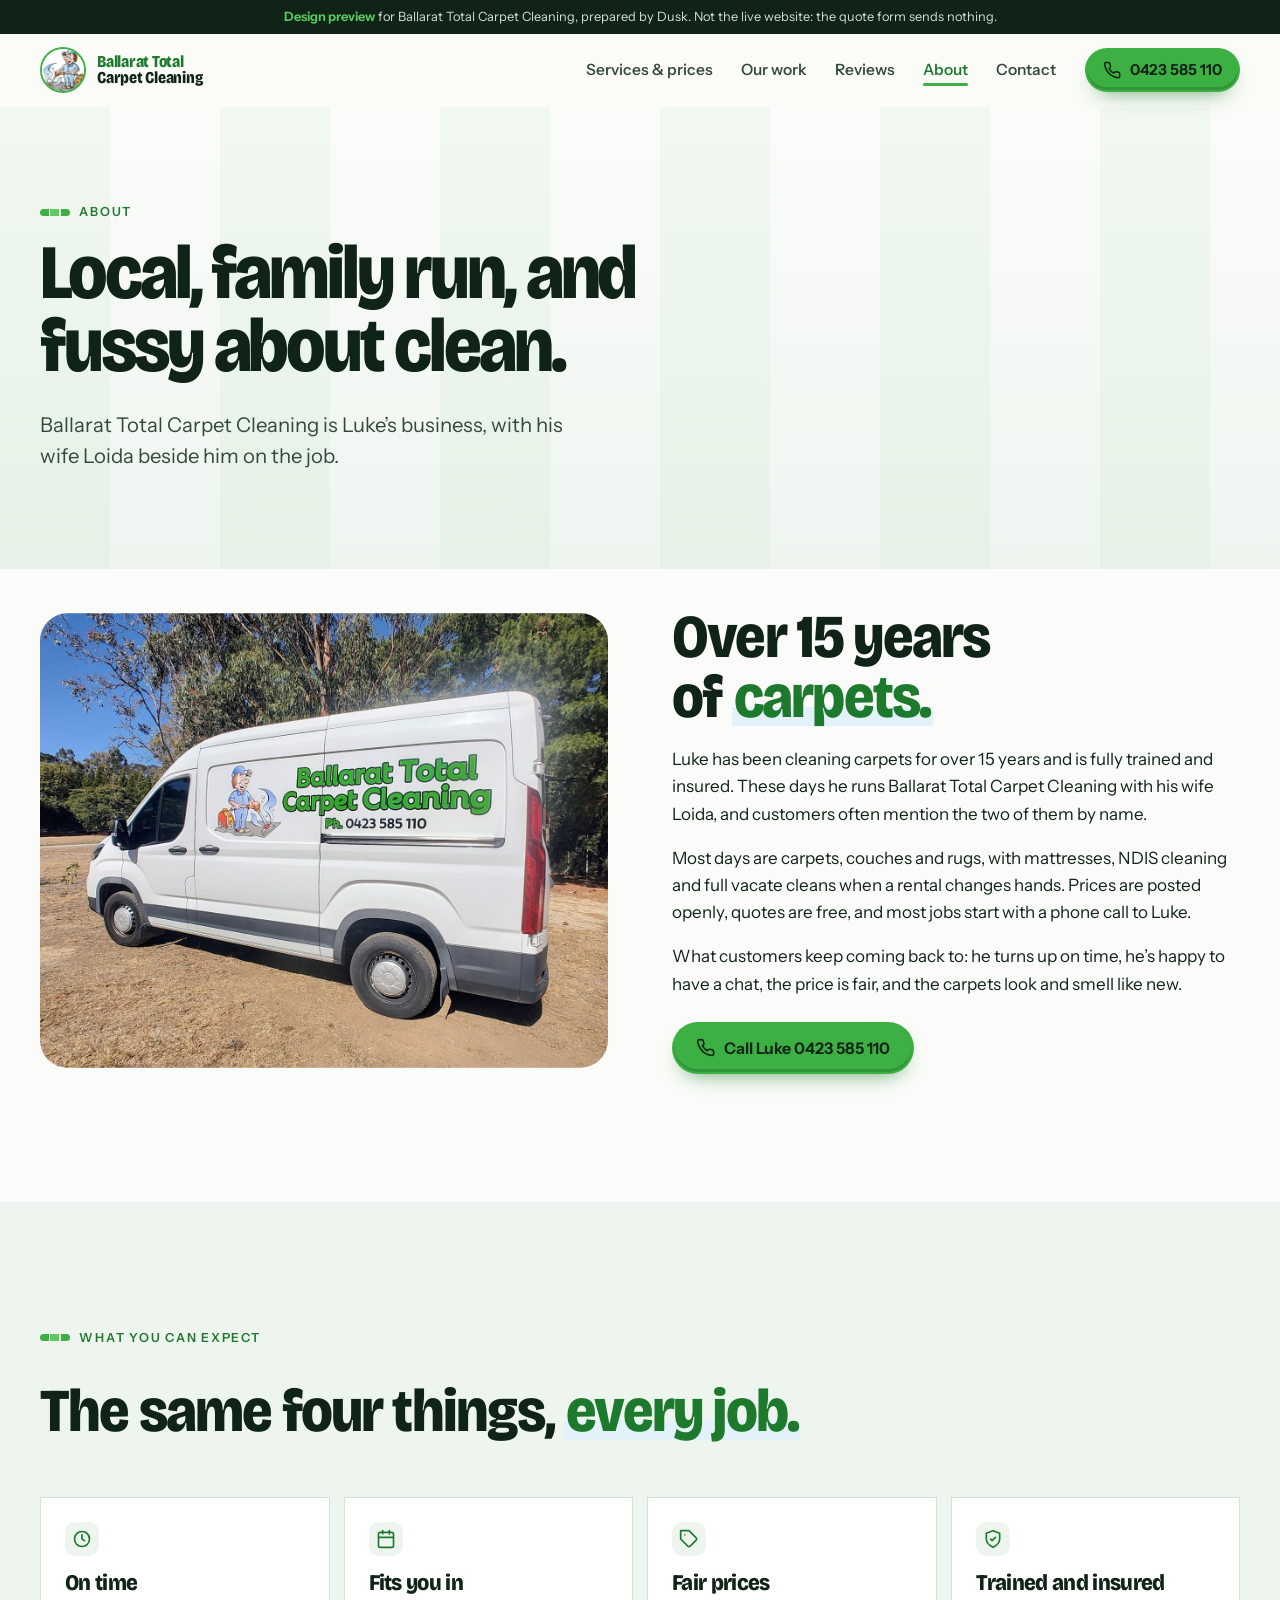
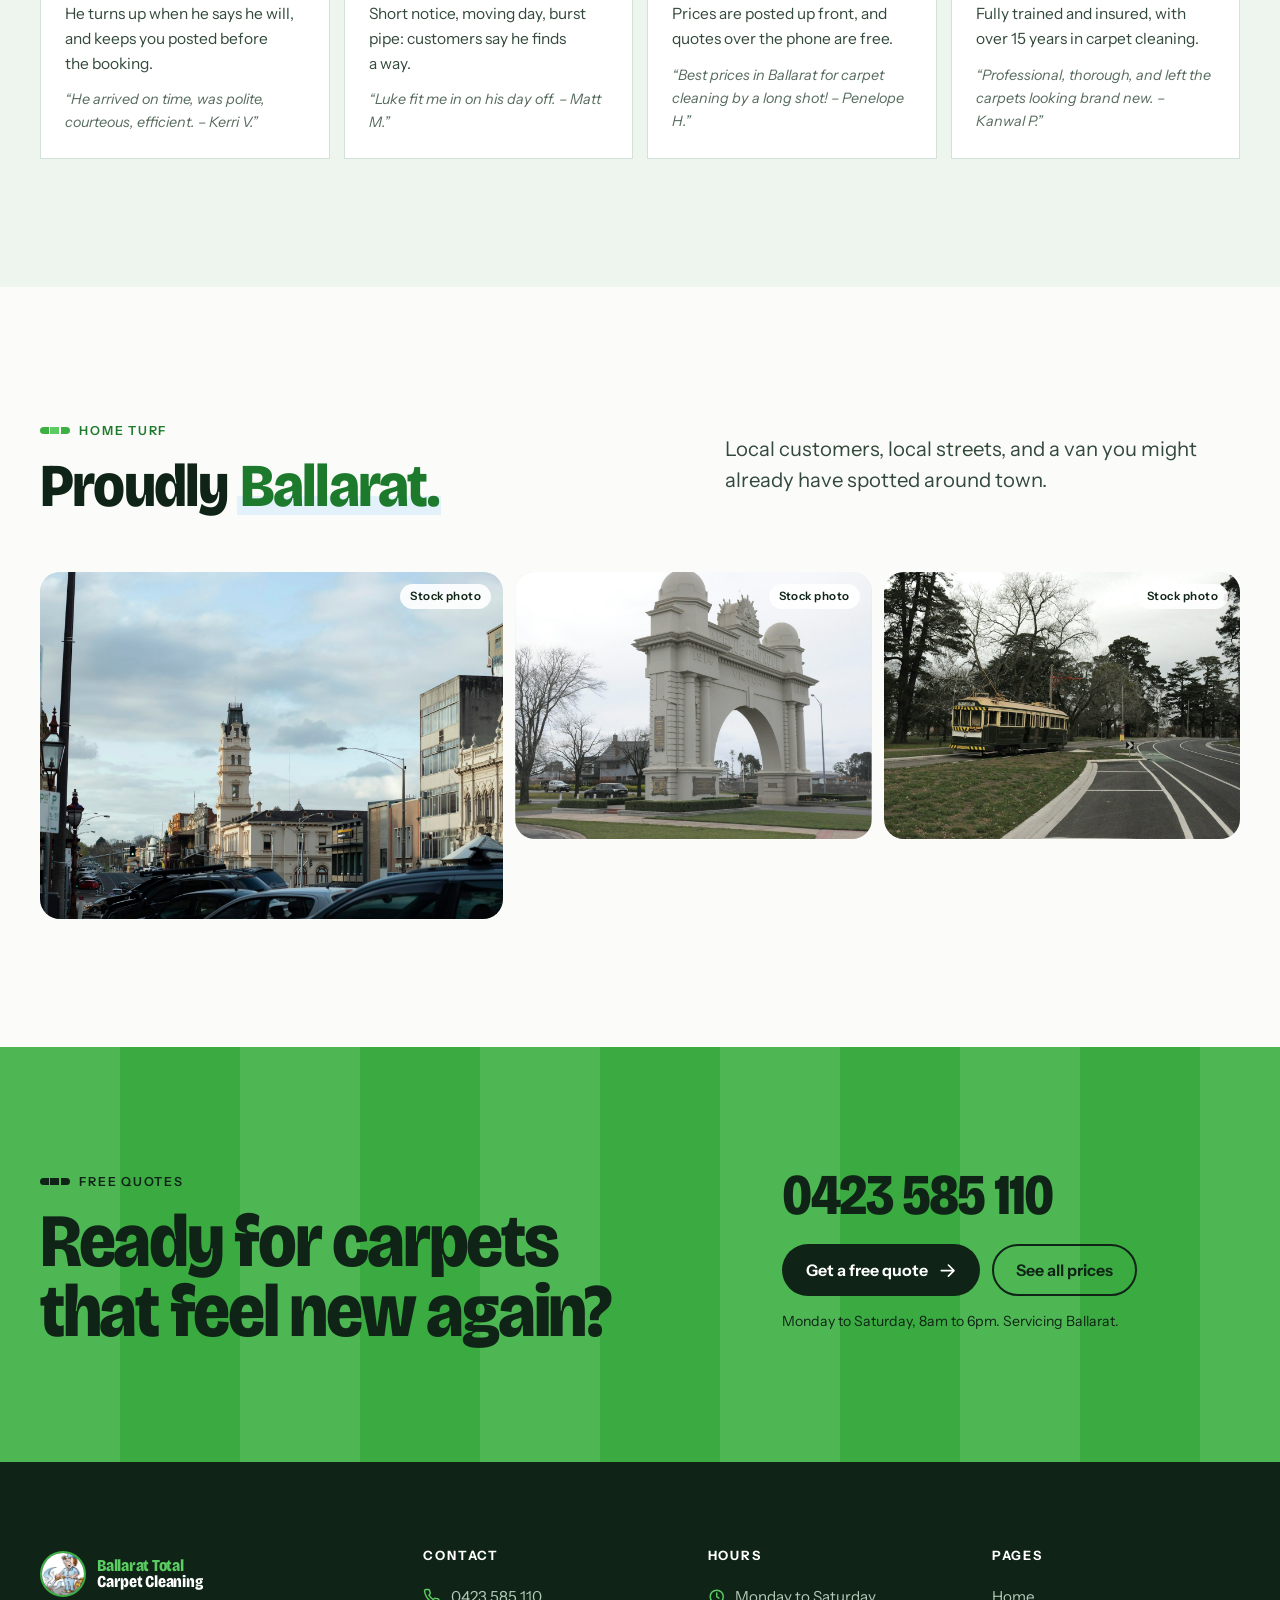
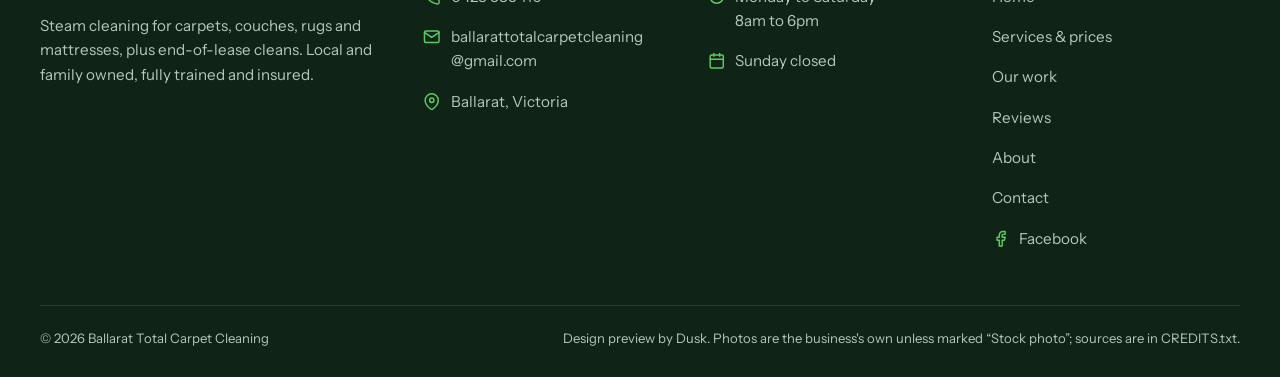
==== about.html @ 54401037 "Ballarat Total Carpet Cleaning: design preview by Dusk Six pages (home, services and prices, our wor" ====
<!doctype html>
<html lang="en-AU">
<head>
<meta charset="utf-8">
<meta name="viewport" content="width=device-width, initial-scale=1, viewport-fit=cover">
<title>About | Ballarat Total Carpet Cleaning</title>
<meta name="description" content="Ballarat Total Carpet Cleaning is a local, family run business: Luke, with over 15 years in carpet cleaning, and his wife Loida. Fully trained and insured.">
<meta name="robots" content="noindex, nofollow">
<meta name="theme-color" content="#0f2416">
<meta name="format-detection" content="telephone=no">
<link rel="icon" href="assets/brand/favicon.svg" type="image/svg+xml">
<link rel="apple-touch-icon" href="assets/brand/mascot-180.jpg">
<link rel="preconnect" href="https://fonts.googleapis.com">
<link rel="preconnect" href="https://fonts.gstatic.com" crossorigin>
<link href="https://fonts.googleapis.com/css2?family=Bricolage+Grotesque:opsz,wdth,wght@12..96,75..100,400..800&amp;family=Instrument+Sans:wdth,wght@75..100,400..700&amp;display=swap" rel="stylesheet">
<link rel="stylesheet" href="assets/css/site.css?v=1">
<script>
(function(){var r=document.documentElement;r.classList.add('js');
try{if(!matchMedia('(prefers-reduced-motion: reduce)').matches)r.classList.add('motion')}catch(e){}
setTimeout(function(){if(!window.__btcc){r.classList.remove('motion')}},4000);
// if a newer version has been published than the copy this browser kept, load the new one once
try{var B='1';fetch('version.txt?'+Date.now(),{cache:'no-store'}).then(function(x){return x.ok?x.text():''}).then(function(t){t=(t||'').trim();
if(/^\d+$/.test(t)&&t!==B&&!new RegExp('[?&]r='+t+'(&|$)').test(location.search)){location.replace(location.pathname+'?r='+t+location.hash)}}).catch(function(){})}catch(e){}
})();
</script>
<script src="assets/js/site.js?v=1" defer></script>
</head>
<body class="page-about">
<a class="skip" href="#main">Skip to content</a>
<svg class="sr" aria-hidden="true" focusable="false" width="0" height="0"><defs>
<symbol id="i-phone" viewBox="0 0 24 24"><path d="M22 16.92v3a2 2 0 0 1-2.18 2 19.79 19.79 0 0 1-8.63-3.07 19.5 19.5 0 0 1-6-6 19.79 19.79 0 0 1-3.07-8.67A2 2 0 0 1 4.11 2h3a2 2 0 0 1 2 1.72 12.84 12.84 0 0 0 .7 2.81 2 2 0 0 1-.45 2.11L8.09 9.91a16 16 0 0 0 6 6l1.27-1.27a2 2 0 0 1 2.11-.45 12.84 12.84 0 0 0 2.81.7A2 2 0 0 1 22 16.92z"/></symbol>
<symbol id="i-go" viewBox="0 0 24 24"><path d="M4 12h16M13 5l7 7-7 7"/></symbol>
<symbol id="i-back" viewBox="0 0 24 24"><path d="M20 12H4M11 5l-7 7 7 7"/></symbol>
<symbol id="i-check" viewBox="0 0 24 24"><path d="M20 6L9 17l-5-5"/></symbol>
<symbol id="i-star" viewBox="0 0 24 24"><path d="M12 2.5l2.9 6.2 6.6.8-4.9 4.6 1.3 6.7L12 17.5l-5.9 3.3 1.3-6.7-4.9-4.6 6.6-.8z"/></symbol>
<symbol id="i-mail" viewBox="0 0 24 24"><path d="M4 4h16a2 2 0 0 1 2 2v12a2 2 0 0 1-2 2H4a2 2 0 0 1-2-2V6a2 2 0 0 1 2-2z"/><path d="M22 6l-10 7L2 6"/></symbol>
<symbol id="i-pin" viewBox="0 0 24 24"><path d="M21 10c0 7-9 13-9 13s-9-6-9-13a9 9 0 0 1 18 0z"/><circle cx="12" cy="10" r="3"/></symbol>
<symbol id="i-clock" viewBox="0 0 24 24"><circle cx="12" cy="12" r="9"/><path d="M12 7v5l3 2"/></symbol>
<symbol id="i-fb" viewBox="0 0 24 24"><path d="M18 2h-3a5 5 0 0 0-5 5v3H7v4h3v8h4v-8h3l1-4h-4V7a1 1 0 0 1 1-1h3z"/></symbol>
<symbol id="i-play" viewBox="0 0 24 24"><path d="M7 4l13 8-13 8z"/></symbol>
<symbol id="i-pause" viewBox="0 0 24 24"><path d="M6 4h4v16H6zM14 4h4v16h-4z"/></symbol>
<symbol id="i-shield" viewBox="0 0 24 24"><path d="M12 22s8-4 8-10V5l-8-3-8 3v7c0 6 8 10 8 10z"/><path d="M9 12l2 2 4-4"/></symbol>
<symbol id="i-tag" viewBox="0 0 24 24"><path d="M20.59 13.41l-7.17 7.17a2 2 0 0 1-2.83 0L2 12V2h10l8.59 8.59a2 2 0 0 1 0 2.82z"/><path d="M7 7h.01"/></symbol>
<symbol id="i-move" viewBox="0 0 24 24"><path d="M5 9l-3 3 3 3M9 5l3-3 3 3M15 19l-3 3-3-3M19 9l3 3-3 3M2 12h20M12 2v20"/></symbol>
<symbol id="i-x" viewBox="0 0 24 24"><path d="M18 6L6 18M6 6l12 12"/></symbol>
<symbol id="i-left" viewBox="0 0 24 24"><path d="M15 18l-6-6 6-6"/></symbol>
<symbol id="i-right" viewBox="0 0 24 24"><path d="M9 18l6-6-6-6"/></symbol>
<symbol id="i-cal" viewBox="0 0 24 24"><rect x="3" y="4" width="18" height="18" rx="2"/><path d="M16 2v4M8 2v4M3 10h18"/></symbol>
<symbol id="i-heart" viewBox="0 0 24 24"><path d="M20.8 4.6a5.5 5.5 0 0 0-7.8 0L12 5.7l-1-1.1a5.5 5.5 0 0 0-7.8 7.8l1 1.1L12 21l7.8-7.5 1-1.1a5.5 5.5 0 0 0 0-7.8z"/></symbol>
<symbol id="i-carpet" viewBox="0 0 24 24"><rect x="3" y="4" width="18" height="16" rx="2"/><path d="M9 4v16M15 4v16"/></symbol>
<symbol id="i-sofa" viewBox="0 0 24 24"><path d="M5 11V8a3 3 0 0 1 3-3h8a3 3 0 0 1 3 3v3"/><path d="M3 12a2 2 0 0 1 4 0v2h10v-2a2 2 0 0 1 4 0v5H3z"/><path d="M6 17v2M18 17v2"/></symbol>
<symbol id="i-rug" viewBox="0 0 24 24"><rect x="5" y="5" width="14" height="14" rx="1.5"/><rect x="9" y="9" width="6" height="6"/><path d="M7 5V2.5M10.5 5V2.5M13.5 5V2.5M17 5V2.5M7 21.5V19M10.5 21.5V19M13.5 21.5V19M17 21.5V19"/></symbol>
<symbol id="i-key" viewBox="0 0 24 24"><circle cx="7.5" cy="15.5" r="4.5"/><path d="M10.7 12.3L20 3M16.5 6.5l3 3M13.5 9.5l2 2"/></symbol>
<symbol id="i-spark" viewBox="0 0 24 24"><path d="M12 3l1.9 5.8L20 11l-6.1 2.2L12 19l-1.9-5.8L4 11l6.1-2.2z"/></symbol>
</defs></svg>
<p class="strip"><span class="s-long"><b>Design preview</b> for Ballarat Total Carpet Cleaning, prepared by Dusk. Not the live website: the quote form sends nothing.</span><span class="s-short"><b>Design preview</b> by Dusk. The form sends nothing.</span></p>
<header class="hdr">
  <div class="wrap hdr-in">
    <a class="brand" href="index.html" aria-label="Ballarat Total Carpet Cleaning, home"><img src="assets/brand/mascot-180.jpg" alt="" width="46" height="46"><span class="wm" aria-hidden="true"><span>Ballarat Total</span><span>Carpet Cleaning</span></span></a>
    <nav class="nav" aria-label="Main"><a href="services.html">Services &amp; prices</a><a href="work.html">Our work</a><a href="reviews.html">Reviews</a><a href="about.html" aria-current="page">About</a><a href="contact.html">Contact</a></nav>
    <a class="btn btn-go btn-sm hdr-call" href="tel:0423585110"><svg class="ico" aria-hidden="true"><use href="#i-phone"/></svg><span>0423 585 110</span></a>
    <button class="menu-btn" type="button" aria-expanded="false" aria-controls="menu" aria-label="Open menu"><i></i></button>
  </div>
</header>
<div class="sheet" id="menu" aria-hidden="true">
  <nav aria-label="Menu">
      <a href="index.html">Home<svg class="ico" aria-hidden="true"><use href="#i-right"/></svg></a>
      <a href="services.html">Services &amp; prices<svg class="ico" aria-hidden="true"><use href="#i-right"/></svg></a>
      <a href="work.html">Our work<svg class="ico" aria-hidden="true"><use href="#i-right"/></svg></a>
      <a href="reviews.html">Reviews<svg class="ico" aria-hidden="true"><use href="#i-right"/></svg></a>
      <a href="about.html" aria-current="page">About<svg class="ico" aria-hidden="true"><use href="#i-right"/></svg></a>
      <a href="contact.html">Contact<svg class="ico" aria-hidden="true"><use href="#i-right"/></svg></a>
  </nav>
  <a class="btn btn-go" href="tel:0423585110"><svg class="ico" aria-hidden="true"><use href="#i-phone"/></svg>Call Luke 0423 585 110</a>
  <p class="sheet-meta">Mon to Sat, 8am to 6pm &middot; Ballarat, Victoria</p>
</div>
<main id="main">
<section class="phero">
  <div class="wrap">
    <p class="eyebrow" data-rise>About</p>
    <h1 data-rise style="--r:1">Local, family run, and fussy about clean.</h1>
    <p class="lead" data-rise style="--r:2">Ballarat Total Carpet Cleaning is Luke’s business, with his wife Loida beside him on the job.</p>
  </div>
</section>
<section class="sec" style="padding-top:clamp(16px,3vw,40px)">
  <div class="wrap about-grid">
    <div class="about-media wipe"><img src="assets/img/van-side.jpg" width="1300" height="1144" alt="The white Ballarat Total Carpet Cleaning van with green lettering, parked among gum trees" loading="lazy" decoding="async"></div>
    <div data-reveal>
      <h2 class="h2" style="margin-bottom:20px">Over 15 years of <em>carpets.</em></h2>
      <p>Luke has been cleaning carpets for over 15 years and is fully trained and insured. These days he runs Ballarat Total Carpet Cleaning with his wife Loida, and customers often mention the two of them by name.</p>
      <p>Most days are carpets, couches and rugs, with mattresses, NDIS cleaning and full vacate cleans when a rental changes hands. Prices are posted openly, quotes are free, and most jobs start with a phone call to Luke.</p>
      <p>What customers keep coming back to: he turns up on time, he’s happy to have a chat, the price is fair, and the carpets look and smell like new.</p>
      <div class="btn-row" style="margin-top:24px"><a class="btn btn-go" href="tel:0423585110"><svg class="ico" aria-hidden="true"><use href="#i-phone"/></svg>Call Luke 0423 585 110</a></div>
    </div>
  </div>
</section>
<section class="sec tint">
  <div class="wrap">
    <div class="sec-head"><p class="eyebrow">What you can expect</p><h2 class="h2">The same four things, <em>every job.</em></h2></div>
    <div class="values">
      <div class="value" data-reveal style="--r:0"><svg class="ico" aria-hidden="true"><use href="#i-clock"/></svg><h3>On time</h3><p>He turns up when he says he will, and keeps you posted before the booking.</p><q>He arrived on time, was polite, courteous, efficient. &ndash; Kerri V.</q></div>
      <div class="value" data-reveal style="--r:1"><svg class="ico" aria-hidden="true"><use href="#i-cal"/></svg><h3>Fits you in</h3><p>Short notice, moving day, burst pipe: customers say he finds a way.</p><q>Luke fit me in on his day off. &ndash; Matt M.</q></div>
      <div class="value" data-reveal style="--r:2"><svg class="ico" aria-hidden="true"><use href="#i-tag"/></svg><h3>Fair prices</h3><p>Prices are posted up front, and quotes over the phone are free.</p><q>Best prices in Ballarat for carpet cleaning by a long shot! &ndash; Penelope H.</q></div>
      <div class="value" data-reveal style="--r:3"><svg class="ico" aria-hidden="true"><use href="#i-shield"/></svg><h3>Trained and insured</h3><p>Fully trained and insured, with over 15 years in carpet cleaning.</p><q>Professional, thorough, and left the carpets looking brand new. &ndash; Kanwal P.</q></div>
    </div>
  </div>
</section>
<section class="sec">
  <div class="wrap">
    <div class="sec-head split"><div><p class="eyebrow">Home turf</p><h2 class="h2">Proudly <em>Ballarat.</em></h2></div><p class="lead">Local customers, local streets, and a van you might already have spotted around town.</p></div>
    <div class="town">
      <figure class="wipe"><img src="assets/img/stock-ballarat-sturt.jpg" width="1800" height="1200" alt="A Ballarat street with a clock tower and heritage buildings" loading="lazy" decoding="async"><span class="tag tag-stock">Stock photo</span></figure>
      <figure class="wipe"><img src="assets/img/stock-ballarat-arch.jpg" width="1400" height="930" alt="Ballarat’s Arch of Victory" loading="lazy" decoding="async"><span class="tag tag-stock">Stock photo</span></figure>
      <figure class="wipe"><img src="assets/img/stock-ballarat-tram.jpg" width="1400" height="930" alt="A heritage tram by a tree-lined road in Ballarat" loading="lazy" decoding="async"><span class="tag tag-stock">Stock photo</span></figure>
    </div>
  </div>
</section>
<section class="cta">
  <div class="wrap cta-in">
    <div data-reveal>
      <p class="eyebrow">Free quotes</p>
      <h2>Ready for carpets that feel new again?</h2>
    </div>
    <div data-reveal style="--r:1">
      <a class="cta-phone" href="tel:0423585110">0423 585 110</a>
      <div class="btn-row"><a class="btn btn-dark" href="contact.html#quote">Get a free quote<svg class="ico" aria-hidden="true"><use href="#i-go"/></svg></a><a class="btn btn-line" href="services.html">See all prices</a></div>
      <p class="note">Monday to Saturday, 8am to 6pm. Servicing Ballarat.</p>
    </div>
  </div>
</section>
</main>
<footer class="ftr">
  <div class="wrap">
    <div class="ftr-grid">
      <div>
        <a class="brand" href="index.html" aria-label="Ballarat Total Carpet Cleaning, home"><img src="assets/brand/mascot-180.jpg" alt="" width="46" height="46" loading="lazy"><span class="wm" aria-hidden="true"><span>Ballarat Total</span><span>Carpet Cleaning</span></span></a>
        <p>Steam cleaning for carpets, couches, rugs and mattresses, plus end-of-lease cleans. Local and family owned, fully trained and insured.</p>
      </div>
      <div>
        <h4>Contact</h4>
        <ul>
          <li><svg class="ico" aria-hidden="true"><use href="#i-phone"/></svg><a href="tel:0423585110">0423 585 110</a></li>
          <li><svg class="ico" aria-hidden="true"><use href="#i-mail"/></svg><a href="mailto:ballarattotalcarpetcleaning@gmail.com">ballarattotalcarpetcleaning<wbr>@gmail.com</a></li>
          <li><svg class="ico" aria-hidden="true"><use href="#i-pin"/></svg><span>Ballarat, Victoria</span></li>
        </ul>
      </div>
      <div>
        <h4>Hours</h4>
        <ul>
          <li><svg class="ico" aria-hidden="true"><use href="#i-clock"/></svg><span>Monday to Saturday<br>8am to 6pm</span></li>
          <li><svg class="ico" aria-hidden="true"><use href="#i-cal"/></svg><span>Sunday closed</span></li>
        </ul>
      </div>
      <div>
        <h4>Pages</h4>
        <ul>
          <li><a href="index.html">Home</a></li>
          <li><a href="services.html">Services &amp; prices</a></li>
          <li><a href="work.html">Our work</a></li>
          <li><a href="reviews.html">Reviews</a></li>
          <li><a href="about.html" aria-current="page">About</a></li>
          <li><a href="contact.html">Contact</a></li>
          <li><svg class="ico" aria-hidden="true"><use href="#i-fb"/></svg><a href="https://www.facebook.com/profile.php?id=100078288791286" rel="noopener" target="_blank">Facebook</a></li>
        </ul>
      </div>
    </div>
    <div class="ftr-base"><span>&copy; <span data-year>2026</span> Ballarat Total Carpet Cleaning</span><span>Design preview by Dusk. Photos are the business's own unless marked &ldquo;Stock photo&rdquo;; sources are in CREDITS.txt.</span></div>
  </div>
</footer>
<div class="mbar" aria-label="Quick contact">
  <a class="btn btn-go" href="tel:0423585110"><svg class="ico" aria-hidden="true"><use href="#i-phone"/></svg>Call Luke</a>
  <a class="btn btn-dark" href="contact.html#quote">Free quote</a>
</div>
</body>
</html>
---- assets/css/site.css ----
/* Ballarat Total Carpet Cleaning: design preview by Dusk
   Brand: signage green and dark outline green from the van, sky blue from the logo.
   Motion lives behind html.motion (set before paint unless the visitor asks for reduced motion). */

:root{
  --ink:#0f2416; --ink-2:#163a24; --ink-3:#1f4a2f;
  --ink-soft:#33493b; --muted:#566b5d;
  --paper:#fbfcf9; --white:#fff;
  --mist:#eef5ef; --mist-2:#e1ede4; --line:#d3e1d7;
  --green:#3cb043; --green-hi:#5bcc61; --green-d:#1d7a2c; --green-deep:#1b4d1a;
  --sky:#7ebdde; --sky-l:#e2f1fa; --sky-d:#246f99;
  --sun:#f3c42f;
  --on-dark:#e9f3ec; --on-dark-soft:#b3c9b9;
  --gut:clamp(16px,4vw,40px);
  --r-lg:28px; --r:20px; --r-s:12px;
  --shadow:0 24px 48px -24px rgba(15,36,22,.45);
  --ease:cubic-bezier(.22,.8,.2,1);
  --ease-io:cubic-bezier(.65,0,.35,1);
  --f-head:'Bricolage Grotesque',ui-rounded,system-ui,sans-serif;
  --f-body:'Instrument Sans',system-ui,-apple-system,'Segoe UI',sans-serif;
  --pile:url("data:image/svg+xml,%3Csvg xmlns='http://www.w3.org/2000/svg' width='220' height='220'%3E%3Cfilter id='n'%3E%3CfeTurbulence type='fractalNoise' baseFrequency='.95 .55' numOctaves='3' stitchTiles='stitch'/%3E%3CfeColorMatrix values='0 0 0 0 0 0 0 0 0 0 0 0 0 0 0 0 0 0 .6 0'/%3E%3C/filter%3E%3Crect width='100%25' height='100%25' filter='url(%23n)'/%3E%3C/svg%3E");
  --pile-l:url("data:image/svg+xml,%3Csvg xmlns='http://www.w3.org/2000/svg' width='220' height='220'%3E%3Cfilter id='n'%3E%3CfeTurbulence type='fractalNoise' baseFrequency='.95 .55' numOctaves='3' stitchTiles='stitch'/%3E%3CfeColorMatrix values='0 0 0 0 1 0 0 0 0 1 0 0 0 0 1 0 0 0 .7 0'/%3E%3C/filter%3E%3Crect width='100%25' height='100%25' filter='url(%23n)'/%3E%3C/svg%3E");
}

*,*::before,*::after{box-sizing:border-box}
html{-webkit-text-size-adjust:100%;text-size-adjust:100%}
[id]{scroll-margin-top:96px}
body{margin:0;background:var(--paper);color:var(--ink);font:400 1.0625rem/1.6 var(--f-body);-webkit-font-smoothing:antialiased;text-rendering:optimizeLegibility;overflow-x:clip}
img,video,canvas,svg{display:block;max-width:100%}
img{height:auto}
a{color:inherit;text-underline-offset:.18em}
button{font:inherit;color:inherit;cursor:pointer}
input,select,textarea{font:inherit;color:inherit}
p{margin:0 0 1em;text-wrap:pretty}
h1,h2,h3,h4{font-family:var(--f-head);font-weight:800;font-stretch:90%;line-height:1;letter-spacing:-.03em;margin:0;text-wrap:balance}
ul,ol{margin:0;padding:0}
:focus-visible{outline:3px solid var(--sky-d);outline-offset:3px;border-radius:8px}
.sr{position:absolute!important;width:1px;height:1px;overflow:hidden;clip:rect(0 0 0 0);clip-path:inset(50%);white-space:nowrap;border:0;padding:0;margin:-1px}
.skip{position:fixed;left:12px;top:-80px;z-index:400;background:var(--ink);color:#fff;padding:12px 18px;border-radius:10px;text-decoration:none;font-weight:600}
.skip:focus{top:12px}
.wrap{width:min(100% - 2*var(--gut),1240px);margin-inline:auto}
.ico{width:1.15em;height:1.15em;flex:none;fill:none;stroke:currentColor;stroke-width:2;stroke-linecap:round;stroke-linejoin:round}
.ico-fill{fill:currentColor;stroke:none}
.tnum{font-variant-numeric:tabular-nums}

/* ---------- small type pieces ---------- */
.eyebrow{display:inline-flex;align-items:center;gap:.75em;margin:0 0 1.1rem;font:600 .78rem/1.25 var(--f-body);letter-spacing:.14em;text-transform:uppercase;color:var(--green-d)}
.eyebrow::before{content:"";flex:none;width:30px;height:7px;border-radius:4px;background:linear-gradient(90deg,var(--green) 0 31%,transparent 31% 35%,var(--green-hi) 35% 65%,transparent 65% 69%,var(--green) 69%)}
.on-dark .eyebrow,.eyebrow.light{color:var(--green-hi)}
.lead{font-size:clamp(1.08rem,1rem + .35vw,1.27rem);line-height:1.55;color:var(--ink-soft);max-width:38ch}
.h2+.lead,.h2+p{margin-top:18px}
.on-dark .lead{color:var(--on-dark-soft)}
.h2{font-size:clamp(2.1rem,1.4rem + 3vw,3.9rem);line-height:.98}
.h2 em,.h1 em{font-style:normal;color:var(--green-d);background:linear-gradient(var(--sky-l),var(--sky-l)) no-repeat 0 88%/100% .32em;padding:0 .04em}
.on-dark .h2 em{color:var(--green-hi);background-image:linear-gradient(rgba(91,204,97,.18),rgba(91,204,97,.18))}
.sec{padding:clamp(72px,10vw,136px) 0}
.sec-head{display:grid;gap:18px;margin-bottom:clamp(32px,5vw,56px)}
@media (min-width:1000px){.sec-head.split{grid-template-columns:1.1fr .9fr;align-items:end;gap:56px}.sec-head.split .lead{justify-self:end}}
.on-dark{background:var(--ink);color:var(--on-dark)}
.tint{background:var(--mist)}
.note{font-size:.88rem;color:var(--muted)}
.on-dark .note{color:var(--on-dark-soft)}
.tag{display:inline-flex;align-items:center;gap:6px;font:600 .72rem/1 var(--f-body);letter-spacing:.04em;padding:7px 10px;border-radius:999px;background:rgba(255,255,255,.9);color:var(--ink)}
.tag-stock{position:absolute;top:12px;right:12px;z-index:3}

/* ---------- buttons ---------- */
.btn{position:relative;display:inline-flex;align-items:center;justify-content:center;gap:.6em;min-height:52px;padding:0 1.35em;border-radius:999px;border:2px solid transparent;font:650 1rem/1 var(--f-body);text-decoration:none;white-space:nowrap;overflow:hidden;isolation:isolate;transition:background-color .25s,color .25s,border-color .25s,transform .25s var(--ease),box-shadow .25s}
.btn .ico{width:1.2em;height:1.2em}
.btn-go{background:var(--green);color:var(--ink);box-shadow:inset 0 -3px 0 rgba(0,0,0,.16),0 10px 22px -12px rgba(29,122,44,.8)}
.btn-go::after{content:"";position:absolute;inset:-2px auto -2px -60%;width:45%;z-index:-1;background:linear-gradient(90deg,transparent,rgba(255,255,255,.55),transparent);transform:skewX(-18deg);transition:left .7s var(--ease)}
.btn-go:hover{background:var(--green-hi)}
.btn-go:hover::after{left:120%}
.btn-dark{background:var(--ink);color:#fff}
.btn-dark:hover{background:var(--ink-3)}
.btn-line{border-color:currentColor;background:transparent}
.btn-line:hover{background:var(--ink);border-color:var(--ink);color:#fff}
.on-dark .btn-line:hover,.btn-line.light:hover{background:#fff;border-color:#fff;color:var(--ink)}
.btn-white{background:#fff;color:var(--ink)}
.btn-white:hover{background:var(--mist)}
.btn:active{transform:translateY(1px)}
.btn-sm{min-height:44px;padding:0 1.05em;font-size:.95rem}
.btn-row{display:flex;flex-wrap:wrap;gap:12px}
.link-go{display:inline-flex;align-items:center;gap:.45em;font-weight:650;color:var(--green-d);text-decoration:none}
.link-go .ico{transition:transform .3s var(--ease)}
.link-go:hover .ico{transform:translateX(4px)}
.on-dark .link-go{color:var(--green-hi)}

/* ---------- wand head (the signature piece) ---------- */
.wand-head{display:block;height:20px;border-radius:5px 5px 7px 7px;background:linear-gradient(180deg,#fdfefe 0%,#d3d9d6 34%,#8c9893 60%,#c6ceca 82%,#eef1ef 100%);box-shadow:0 10px 18px -6px rgba(0,0,0,.5),inset 0 -2px 0 rgba(0,0,0,.22),inset 0 1px 0 #fff}
.wand-head::before{content:"";position:absolute;left:8%;right:8%;bottom:-5px;height:5px;border-radius:0 0 4px 4px;background:linear-gradient(180deg,#5d6863,#2a312e)}

/* ---------- preview strip + header ---------- */
.strip{margin:0;background:var(--ink);color:#cfe1d4;font-size:.8rem;line-height:1.4;padding:8px var(--gut);text-align:center}
.strip b{color:var(--green-hi);font-weight:650}
.strip .s-short{display:none}
@media (max-width:699px){.strip .s-long{display:none}.strip .s-short{display:inline}}
.hdr{position:sticky;top:0;z-index:80;background:rgba(251,252,249,.86);-webkit-backdrop-filter:saturate(1.4) blur(14px);backdrop-filter:saturate(1.4) blur(14px);border-bottom:1px solid transparent;transition:border-color .3s,box-shadow .3s}
.hdr.scrolled{border-color:var(--line);box-shadow:0 10px 30px -22px rgba(15,36,22,.55)}
.hdr-in{display:flex;align-items:center;gap:16px;min-height:72px}
.brand{display:flex;align-items:center;gap:11px;text-decoration:none;margin-right:auto;min-height:48px}
.brand img{width:46px;height:46px;border-radius:50%;border:2px solid var(--green);background:#fff;object-fit:cover}
.wm{display:flex;flex-direction:column;font:800 1.04rem/.96 var(--f-head);font-stretch:82%;letter-spacing:-.015em;color:var(--green-d)}
.wm span:last-child{color:var(--ink)}
.nav{display:none}
.nav a{position:relative;display:inline-flex;align-items:center;min-height:44px;padding:0 13px;border-radius:999px;text-decoration:none;font-weight:550;font-size:.97rem;color:var(--ink-soft);transition:background-color .2s,color .2s}
.nav a:hover{background:var(--mist);color:var(--ink)}
.nav a[aria-current=page]{color:var(--green-d)}
.nav a[aria-current=page]::after{content:"";position:absolute;left:13px;right:13px;bottom:6px;height:3px;border-radius:2px;background:var(--green)}
.hdr-call{display:none}
.menu-btn{display:inline-grid;place-items:center;width:48px;height:48px;border-radius:50%;border:1.5px solid var(--line);background:#fff}
.menu-btn i{position:relative;display:block;width:18px;height:2px;background:var(--ink);border-radius:2px;transition:background .2s}
.menu-btn i::before,.menu-btn i::after{content:"";position:absolute;left:0;width:18px;height:2px;background:var(--ink);border-radius:2px;transition:transform .3s var(--ease)}
.menu-btn i::before{top:-6px}.menu-btn i::after{top:6px}
.menu-open .menu-btn i{background:transparent}
.menu-open .menu-btn i::before{transform:translateY(6px) rotate(45deg)}
.menu-open .menu-btn i::after{transform:translateY(-6px) rotate(-45deg)}
@media (min-width:1080px){
  .nav{display:flex;gap:2px}
  .hdr-call{display:inline-flex}
  .menu-btn{display:none}
}
.sheet{position:fixed;inset:0;z-index:70;background:var(--ink);color:#fff;padding:calc(110px + env(safe-area-inset-top)) var(--gut) calc(28px + env(safe-area-inset-bottom));display:flex;flex-direction:column;gap:26px;overflow:auto;visibility:hidden;clip-path:inset(0 0 100% 0);transition:clip-path .55s var(--ease-io),visibility 0s .55s}
.menu-open .sheet{visibility:visible;clip-path:inset(0);transition:clip-path .55s var(--ease-io)}
.menu-open .hdr{background:var(--paper)}
.sheet nav{display:grid}
.sheet nav a{display:flex;align-items:center;justify-content:space-between;min-height:58px;border-bottom:1px solid rgba(255,255,255,.12);font:800 clamp(1.7rem,7vw,2.4rem)/1 var(--f-head);font-stretch:85%;letter-spacing:-.02em;text-decoration:none}
.sheet nav a[aria-current=page]{color:var(--green-hi)}
.sheet .btn{width:100%}
.sheet-meta{font-size:.95rem;color:var(--on-dark-soft)}
html.menu-open{overflow:hidden}

/* bottom call bar on phones */
.mbar{position:fixed;left:0;right:0;bottom:0;z-index:65;display:grid;grid-template-columns:1fr 1fr;gap:8px;padding:10px var(--gut) calc(10px + env(safe-area-inset-bottom));background:rgba(251,252,249,.94);-webkit-backdrop-filter:blur(12px);backdrop-filter:blur(12px);border-top:1px solid var(--line);transform:translateY(110%);transition:transform .45s var(--ease)}
.mbar.show{transform:none}
.mbar .btn{min-height:50px;padding:0 .8em;font-size:.98rem}
@media (max-width:1079px){body{padding-bottom:calc(78px + env(safe-area-inset-bottom))}}
@media (min-width:1080px){.mbar{display:none}}

/* reveal on scroll */
html.motion [data-reveal]{opacity:0;transform:translateY(28px);transition:opacity .9s var(--ease),transform 1s var(--ease);transition-delay:calc(var(--r,0) * 80ms)}
html.motion [data-reveal].in{opacity:1;transform:none}
.wipe{position:relative;overflow:hidden}
html.motion .wipe>img,html.motion .wipe>picture{clip-path:inset(0 0 100% 0);transition:clip-path 1.1s var(--ease-io)}
html.motion .wipe.in>img,html.motion .wipe.in>picture{clip-path:inset(0)}
html.motion .wipe::after{content:"";position:absolute;left:-2%;right:-2%;top:0;height:16px;border-radius:5px;background:linear-gradient(180deg,#fdfefe,#c9d0cc 40%,#8c9893 65%,#e6eae8);box-shadow:0 10px 18px -6px rgba(0,0,0,.45);opacity:0;z-index:4;pointer-events:none}
html.motion .wipe.in::after{animation:wipeBar 1.1s var(--ease-io) forwards}
@keyframes wipeBar{0%{top:-8px;opacity:1}88%{opacity:1}100%{top:calc(100% - 8px);opacity:0}}

/* ---------- hero ---------- */
.hero{position:relative;padding:clamp(24px,3.5vw,48px) 0 clamp(56px,7vw,96px);overflow:hidden}
.hero::before{content:"";position:absolute;inset:0;z-index:-1;background:repeating-linear-gradient(90deg,rgba(60,176,67,.05) 0 110px,transparent 110px 220px),linear-gradient(180deg,var(--paper),var(--mist));-webkit-mask-image:linear-gradient(180deg,#000 55%,transparent);mask-image:linear-gradient(180deg,#000 55%,transparent)}
.hero-grid{display:grid;gap:clamp(30px,4vw,64px);align-items:center}
@media (min-width:1000px){.hero-grid{grid-template-columns:minmax(0,1.08fr) minmax(0,.92fr)}}
.h1{font-size:clamp(2.6rem,1.55rem + 4.4vw,5.5rem);line-height:.93;letter-spacing:-.04em;margin:0 0 .38em}
.g-badge{display:inline-flex;align-items:center;gap:10px;padding:8px 14px 8px 10px;border-radius:999px;background:#fff;border:1px solid var(--line);box-shadow:0 8px 20px -16px rgba(15,36,22,.6);text-decoration:none;font-size:.92rem;color:var(--ink-soft)}
.g-badge b{font-weight:750;color:var(--ink)}
.stars{display:inline-flex;gap:1px;color:var(--sun)}
.stars .ico{width:1em;height:1em}
.hero .btn-row{margin-top:30px}
.proof{display:flex;flex-wrap:wrap;gap:12px 22px;margin-top:28px;list-style:none;font-size:.95rem;color:var(--ink-soft)}
.proof li{display:flex;align-items:center;gap:8px}
.proof .ico{color:var(--green-d)}

/* instant price card */
.hq{position:relative;width:100%;max-width:520px;margin-inline:auto;border-radius:var(--r-lg);background:#fff;border:1px solid var(--line);box-shadow:var(--shadow);overflow:hidden;overflow:clip;scroll-margin-top:90px}
.hq-photo{position:relative;margin:0;aspect-ratio:2/1;background:var(--mist-2);overflow:hidden;overflow:clip}
.hq-photo img{width:100%;height:100%;object-fit:cover;object-position:50% 46%}
.hq-photo::before{content:"";position:absolute;inset:0;z-index:1;background:linear-gradient(180deg,transparent 45%,rgba(15,36,22,.45));pointer-events:none}
.hq-rev{position:absolute;left:12px;right:12px;bottom:12px;z-index:2;display:grid}
.hq-rev-i{grid-area:1/1;justify-self:start;display:grid;gap:3px;max-width:100%;margin:0;padding:10px 14px;border-radius:14px;background:rgba(255,255,255,.95);box-shadow:0 12px 24px -14px rgba(0,0,0,.6);font-size:.92rem;line-height:1.35;opacity:0;transform:translateY(8px);transition:opacity .5s,transform .6s var(--ease)}
.hq-rev-i.on{opacity:1;transform:none}
.hq-rev-i span{font-weight:650;color:var(--ink)}
.hq-rev-i b{font-size:.78rem;font-weight:600;color:var(--muted)}
.hq-rev-i .stars{font-size:.8rem}
.hq-body{padding:18px 20px 18px}
.hq-top{display:flex;justify-content:space-between;align-items:center;gap:10px;margin-bottom:10px}
.hq-eyebrow{display:inline-flex;align-items:center;gap:9px;margin:0;font:700 .76rem/1 var(--f-body);letter-spacing:.13em;text-transform:uppercase;color:var(--green-d)}
.hq-eyebrow i{width:8px;height:8px;border-radius:50%;background:var(--green);box-shadow:0 0 0 0 rgba(60,176,67,.5)}
html.motion .hq-eyebrow i{animation:hqPulse 2.4s ease-out infinite}
@keyframes hqPulse{0%{box-shadow:0 0 0 0 rgba(60,176,67,.45)}70%,100%{box-shadow:0 0 0 9px rgba(60,176,67,0)}}
.hq-count{margin:0;font-size:.8rem;font-weight:600;color:var(--muted)}
.hq-panel{border:0;margin:0;padding:0;min-width:0}
.hq-panel[hidden],.hq-opt[hidden],.hq-done[hidden]{display:none}
html.motion .moved .hq-panel.on,html.motion .hq-done:not([hidden]){animation:hqIn .45s var(--ease) both}
@keyframes hqIn{from{opacity:0;transform:translateX(14px)}to{opacity:1;transform:none}}
.hq-title{display:block;padding:0;margin:0 0 14px;font:800 clamp(1.4rem,1.2rem + .7vw,1.7rem)/1.1 var(--f-head);font-stretch:88%;letter-spacing:-.02em;color:var(--ink)}
.hq-tiles{display:grid;grid-template-columns:1fr 1fr;gap:8px}
.hq-tile{position:relative;display:flex}
.hq-tile input,.hq-seg input,.hq-check input{position:absolute;inset:0;width:100%;height:100%;margin:0;opacity:0;cursor:pointer}
.hq-tile>span{flex:1;display:grid;grid-template-columns:auto 1fr;column-gap:11px;align-items:center;min-height:66px;padding:11px 12px;border-radius:16px;border:1.5px solid var(--line);background:var(--paper);transition:border-color .2s,background-color .2s,transform .3s var(--ease),box-shadow .3s}
.hq-tile .ico{grid-row:1/3;width:38px;height:38px;padding:8px;border-radius:11px;background:var(--mist);color:var(--green-d);transition:background-color .2s,color .2s}
.hq-tile b{font-weight:700;font-size:.98rem;line-height:1.2;align-self:end}
.hq-tile small{font-size:.8rem;color:var(--muted);align-self:start}
@media (hover:hover){.hq-tile:hover>span{border-color:var(--green);transform:translateY(-2px);box-shadow:0 12px 22px -18px rgba(15,36,22,.7)}.hq-tile:hover .ico{background:var(--green);color:var(--ink)}.hq-seg label:hover span,.hq-stepper button:hover{border-color:var(--green)}}
.hq-tile input:checked+span{border-color:var(--green-d);background:#f1f9f1}
.hq-tile input:focus-visible+span,.hq-seg input:focus-visible+span,.hq-check input:focus-visible+span{outline:3px solid var(--sky-d);outline-offset:2px}
.hq-alt{margin:12px 0 0;font-size:.86rem;color:var(--muted)}
.hq-alt a{color:var(--green-d);font-weight:650}
.hq-seg{display:flex;flex-wrap:wrap;gap:6px}
.hq-seg label{position:relative;display:flex}
.hq-seg span{display:inline-flex;align-items:center;min-height:46px;padding:0 16px;border-radius:999px;border:1.5px solid var(--line);background:var(--paper);font-weight:650;font-size:.95rem;transition:background-color .2s,border-color .2s,color .2s}
.hq-seg input:checked+span{background:var(--ink);border-color:var(--ink);color:#fff}
.hq-check{position:relative;display:flex;margin-top:10px}
.hq-check>span{display:flex;align-items:center;gap:10px;min-height:46px;font-weight:600;font-size:.95rem}
.hq-check>span::before{content:"";flex:none;width:22px;height:22px;border-radius:7px;border:2px solid #9fb3a6;background:#fff center/14px no-repeat;transition:background-color .2s,border-color .2s}
.hq-check input:checked+span::before{border-color:var(--green-d);background-color:var(--green-d);background-image:url("data:image/svg+xml,%3Csvg xmlns='http://www.w3.org/2000/svg' viewBox='0 0 24 24' fill='none' stroke='%23fff' stroke-width='3.4' stroke-linecap='round' stroke-linejoin='round'%3E%3Cpath d='M20 6L9 17l-5-5'/%3E%3C/svg%3E")}
.hq-check small{font-weight:500;color:var(--muted)}
.hq-stepper{display:flex;align-items:center;gap:12px}
.hq-stepper button{width:46px;height:46px;border-radius:50%;border:1.5px solid var(--line);background:var(--paper);font-size:1.35rem;line-height:1}
.hq-stepper output{min-width:2ch;text-align:center;font:800 1.7rem/1 var(--f-head)}
.hq-nav{display:flex;justify-content:space-between;align-items:center;gap:10px;margin-top:16px}
.hq-back{display:inline-flex;align-items:center;gap:6px;min-height:44px;padding:0 4px;border:0;background:none;font-weight:600;font-size:.92rem;color:var(--muted)}
.hq-back:hover{color:var(--ink)}
.hq-back .ico{width:1em;height:1em}
.hq-fields{display:grid;gap:0 10px}
@media (min-width:520px){.hq-fields{grid-template-columns:1fr 1fr}}
.hq .fld{margin-bottom:6px}
.hq .fld input{min-height:48px}
.hq-fine{margin:10px 0 0;font-size:.78rem;color:var(--muted)}
.hq-done{display:flex;gap:14px;align-items:flex-start;outline:0}
.hq-done>.ico{flex:none;width:44px;height:44px;padding:10px;border-radius:50%;background:var(--green);color:var(--ink)}
.hq-done p{margin:0 0 12px;color:var(--ink-soft)}
.hq-done .hq-title{margin-bottom:6px}
.hq-price{display:flex;align-items:center;justify-content:space-between;gap:14px;padding:14px 20px;background:var(--ink);color:#fff}
.hq-price span{display:block;font-size:.76rem;font-weight:700;letter-spacing:.1em;text-transform:uppercase;color:var(--green-hi)}
.hq-price small{display:block;margin-top:3px;font-size:.86rem;line-height:1.35;color:var(--on-dark-soft)}
.hq-num{flex:none;font:800 clamp(2.1rem,1.7rem + 1.3vw,2.7rem)/1 var(--f-head);font-stretch:85%;letter-spacing:-.03em;font-variant-numeric:tabular-nums;white-space:nowrap}
html.motion .hq-num.bump{animation:hqBump .45s var(--ease)}
@keyframes hqBump{40%{transform:scale(1.07)}}
@media (max-width:999px){.hq-photo{aspect-ratio:16/9}}
@media (min-width:1000px) and (max-height:760px){.hq-photo{aspect-ratio:5/2}}
@media (min-width:1000px){.hq-body{min-height:292px}}

/* ---------- services word band ---------- */
.band{position:relative;background:var(--ink);color:#fff;overflow:hidden;padding:clamp(18px,2.4vw,28px) 0;border-top:6px solid var(--green)}
.band-track{display:flex;width:max-content}
html.motion .band-track{animation:band 48s linear infinite}
.band-track span{display:flex;align-items:center;gap:.6em;padding-right:.6em;font:800 clamp(1.7rem,1.1rem + 2.6vw,3.3rem)/1 var(--f-head);font-stretch:78%;letter-spacing:-.025em;white-space:nowrap}
.band-track span:nth-child(even){color:#88a892}
.band-track span::after{content:"";width:.55em;height:.2em;border-radius:99px;background:var(--green)}
@keyframes band{to{transform:translateX(-50%)}}

/* ---------- how it works: pinned story ---------- */
.story{position:relative;background:var(--mist)}
.story-pin{padding:clamp(72px,9vw,120px) 0}
.story-media{display:none}
.story-steps{list-style:none;display:grid;gap:22px}
.story-steps li{display:grid;gap:14px}
.st-img{border-radius:var(--r);overflow:hidden;aspect-ratio:4/3;background:var(--mist-2);position:relative}
.st-img img{width:100%;height:100%;object-fit:cover}
.st-num{font:800 .95rem/1 var(--f-head);color:var(--green-d);letter-spacing:.02em}
.story-steps h3{font-size:clamp(1.6rem,1.2rem + 1.4vw,2.4rem);margin:6px 0 10px}
.story-steps p{margin:0;color:var(--ink-soft);max-width:44ch}
@media (min-width:700px){.story:not(.pinned) .story-steps{grid-template-columns:1fr 1fr;gap:34px 28px}}
.story.pinned{height:calc(var(--steps,4) * 80svh + 100svh)}
.story.pinned .story-pin{position:sticky;top:0;height:100svh;padding:0;display:flex;align-items:center}
.story.pinned .story-grid{display:grid;align-content:center;gap:22px;height:100%;padding:clamp(84px,11svh,110px) 0 clamp(20px,4svh,40px)}
.story.pinned .story-copy{order:-1;position:relative}
.story.pinned .story-media{display:block;position:relative;width:100%;height:clamp(150px,30svh,260px);border-radius:var(--r);overflow:hidden;overflow:clip;background:var(--ink)}
.story.pinned .st-img{display:none}
.sm-layer{position:absolute;inset:0;margin:0;clip-path:inset(0 0 100% 0);transition:clip-path 1s var(--ease-io)}
.sm-layer:first-child,.sm-layer.on{clip-path:inset(0)}
.sm-layer img{width:100%;height:100%;object-fit:cover;transform:scale(1.06);transition:transform 1.6s var(--ease)}
.sm-layer.on img,.sm-layer:first-child img{transform:scale(1)}
.sm-wand{position:absolute;left:-2%;right:-2%;top:0;z-index:5;height:14px;opacity:0;pointer-events:none}
.sm-wand.down{animation:smDown 1s var(--ease-io) forwards}
.sm-wand.up{animation:smUp 1s var(--ease-io) forwards}
@keyframes smDown{0%{top:-7px;opacity:1}90%{opacity:1}100%{top:calc(100% - 7px);opacity:0}}
@keyframes smUp{0%{top:calc(100% - 7px);opacity:1}90%{opacity:1}100%{top:-7px;opacity:0}}
.sm-tag{position:absolute;left:10px;bottom:10px;z-index:6}
.story.pinned .story-copy>.h2{display:none}
.story.pinned .story-copy>.eyebrow{margin-bottom:14px}
.story.pinned .story-steps{display:grid;gap:0}
.story.pinned .story-steps li{grid-area:1/1;opacity:0;transform:translateY(14px);transition:opacity .18s,transform .3s var(--ease);pointer-events:none}
.story.pinned .story-steps li.on{opacity:1;transform:none;pointer-events:auto;transition:opacity .45s .2s,transform .6s var(--ease) .2s}
.story.pinned .st-num{font-size:1.05rem}
.story.pinned .story-steps h3{font-size:clamp(2.1rem,1.5rem + 2.4vw,2.6rem);margin:8px 0 12px}
.story.pinned .story-steps p{font-size:clamp(1.08rem,1rem + .3vw,1.2rem);line-height:1.55;color:var(--ink);max-width:40ch}
.story-bar{display:none}
.story.pinned .story-bar{display:flex;gap:6px;margin-top:18px}
.story-bar i{flex:1;height:5px;border-radius:3px;background:var(--mist-2);overflow:hidden;position:relative}
.story-bar i::after{content:"";position:absolute;inset:0;background:var(--green);transform:scaleX(0);transform-origin:0 50%;transition:transform .5s var(--ease)}
.story-bar i.on::after{transform:scaleX(1)}
@media (min-width:1000px){
  .story.pinned .story-grid{grid-template-columns:minmax(0,1.25fr) minmax(0,.75fr);gap:clamp(48px,6vw,104px);align-items:center;padding:clamp(96px,13svh,130px) 0 clamp(36px,6svh,64px)}
  .story.pinned .story-media{justify-self:end;width:min(100%,calc(min(60svh,520px) * .8));height:auto;aspect-ratio:4/5;border-radius:var(--r-lg)}
  .story.pinned .story-copy>.h2{display:block;margin-bottom:clamp(22px,3.5svh,40px)}
  .story.pinned .story-steps{display:flex;flex-direction:column;gap:clamp(8px,1.6svh,16px)}
  .story.pinned .story-steps li{grid-area:auto;opacity:.3;transform:none;pointer-events:auto;padding-left:24px;border-left:4px solid var(--mist-2);transition:opacity .45s,border-color .45s}
  .story.pinned .story-steps li.on{opacity:1;border-color:var(--green);transition:opacity .45s,border-color .45s}
  .story.pinned .story-steps h3{font-size:clamp(1.9rem,1.1rem + 1.7vw,2.7rem);margin:6px 0 4px}
  .story.pinned .story-steps li p{max-height:0;overflow:hidden;opacity:0;margin-top:0;transition:max-height .6s var(--ease),opacity .45s,margin .45s}
  .story.pinned .story-steps li.on p{max-height:8em;opacity:1;margin-top:10px}
  .story.pinned .story-bar{display:none}
}
@media (max-width:1079px){.story.pinned .story-grid{padding-bottom:calc(92px + env(safe-area-inset-bottom))}}
@media (min-width:1000px){.story.pinned .story-grid{align-items:safe center}}
@media (min-width:1000px) and (max-height:720px){
  .story.pinned{--sb:22px}
  .story.pinned .story-grid{padding-top:86px;padding-bottom:var(--sb)}
  .story.pinned .story-copy>.eyebrow{margin-bottom:6px}
  .story.pinned .story-copy>.h2{font-size:clamp(1.7rem,5svh,2.9rem);margin-bottom:2svh}
  .story.pinned .story-steps{gap:1svh}
  .story.pinned .st-num{font-size:.88rem}
  .story.pinned .story-steps h3{font-size:clamp(1.4rem,4.4svh,2.4rem);margin:2px 0 1px}
  .story.pinned .story-steps li.on p{margin-top:6px}
  .story.pinned .story-steps p{font-size:clamp(.98rem,2.6svh,1.15rem);line-height:1.5}
  .story.pinned .story-media{width:min(100%,calc(min(60svh,520px) * .8),calc((100svh - 112px - var(--sb)) * .8))}
}
@media (min-width:1000px) and (max-width:1079px) and (max-height:720px){.story.pinned{--sb:calc(84px + env(safe-area-inset-bottom))}}
@media (max-width:999px) and (max-height:700px){.story.pinned .story-steps h3{font-size:1.8rem}.story.pinned .story-steps p{font-size:1rem}.story.pinned .story-media{height:clamp(130px,26svh,200px)}}

/* ---------- prices + estimate builder ---------- */
.prices-cols{display:grid;gap:34px 64px}
@media (min-width:900px){.prices-cols{grid-template-columns:1fr 1fr}}
.pgroup h3{display:flex;align-items:baseline;justify-content:space-between;gap:10px;font-size:clamp(1.35rem,1.1rem + .9vw,1.8rem);padding-bottom:12px;border-bottom:3px solid var(--ink)}
.pgroup h3 small{font:600 .82rem/1.2 var(--f-body);letter-spacing:0;color:var(--green-d)}
.prow{position:relative;display:flex;align-items:baseline;gap:12px;padding:13px 0;border-bottom:1px solid var(--line)}
.prow::after{content:"";position:absolute;left:0;right:0;bottom:-1px;height:2px;background:var(--green);transform:scaleX(0);transform-origin:0 50%;transition:transform 1s var(--ease);transition-delay:calc(var(--r,0) * 90ms + .2s)}
.prow.in::after{transform:scaleX(1)}
html:not(.motion) .prow::after{display:none}
.prow dt{flex:1;color:var(--ink-soft)}
.prow dd{margin:0;font:800 1.45rem/1 var(--f-head);font-stretch:88%;font-variant-numeric:tabular-nums}
.prow dd small{font:600 .78rem/1 var(--f-body);color:var(--muted);margin-right:5px}
.prow.free dd{color:var(--green-d)}
.price-foot{display:flex;flex-wrap:wrap;align-items:center;justify-content:space-between;gap:16px 28px;margin-top:36px;padding:20px 24px;border-radius:var(--r);background:var(--mist)}
.price-foot p{margin:0;max-width:52ch;color:var(--ink-soft)}

/* ---------- services cards ---------- */
.svc-grid{display:grid;gap:14px}
@media (min-width:700px){.svc-grid{grid-template-columns:1fr 1fr}}
@media (min-width:1000px){.svc-grid{grid-template-columns:repeat(3,1fr);gap:18px}}
.svc{position:relative;display:flex;flex-direction:column;justify-content:flex-end;min-height:clamp(320px,38vw,420px);border-radius:var(--r);overflow:hidden;color:#fff;text-decoration:none;isolation:isolate;background:var(--ink)}
.svc>img{position:absolute;inset:0;width:100%;height:100%;object-fit:cover;z-index:-3;transition:transform 1.1s var(--ease)}
.svc::before{content:"";position:absolute;inset:0;z-index:-2;background:linear-gradient(180deg,rgba(15,36,22,0) 30%,rgba(15,36,22,.55) 58%,rgba(15,36,22,.94))}
.svc::after{content:"";position:absolute;left:0;right:0;top:-45%;height:45%;z-index:-1;background:linear-gradient(180deg,transparent,rgba(255,255,255,.2),transparent);transition:transform 1.1s var(--ease-io)}
.svc:hover>img{transform:scale(1.05)}
.svc:hover::after{transform:translateY(330%)}
.svc-body{padding:22px 22px 20px}
.svc h3{font-size:clamp(1.55rem,1.25rem + 1vw,2rem);margin-bottom:8px}
.svc p{margin:0 0 14px;color:#d6e5da;font-size:.97rem;line-height:1.5}
.svc-price{position:absolute;top:14px;left:14px;padding:8px 12px;border-radius:999px;background:var(--green);color:var(--ink);font-weight:700;font-size:.85rem}
.svc .link-go{color:var(--green-hi)}
.also{display:flex;flex-wrap:wrap;align-items:center;gap:10px 18px;margin-top:22px;padding:18px 22px;border-radius:var(--r);background:var(--mist);color:var(--ink-soft)}
.also b{color:var(--ink)}

/* ---------- the reel ---------- */
.job-grid{display:grid;gap:clamp(32px,5vw,72px);align-items:center}
@media (min-width:900px){.job-grid{grid-template-columns:minmax(0,1fr) minmax(0,.8fr)}}
.reel{position:relative;width:min(100%,420px);aspect-ratio:3/4;margin:0 auto;border-radius:var(--r-lg);overflow:hidden;overflow:clip;background:var(--ink);box-shadow:var(--shadow)}
.reel video{width:100%;height:100%;object-fit:cover}
.reel-btn{position:absolute;left:14px;bottom:14px;z-index:2;display:inline-flex;align-items:center;gap:8px;min-height:44px;padding:0 16px 0 12px;border-radius:999px;border:0;background:rgba(255,255,255,.94);color:var(--ink);font-weight:650;font-size:.9rem}
.reel-btn .ico{width:1.1em;height:1.1em}
.reel .tag{position:absolute;top:14px;left:14px;z-index:2}
.ticks{list-style:none;display:grid;gap:12px;margin:22px 0 28px}
.ticks li{display:flex;gap:12px;align-items:flex-start}
.ticks li::before{content:"";flex:none;width:22px;height:22px;margin-top:2px;border-radius:50%;background:var(--green) url("data:image/svg+xml,%3Csvg xmlns='http://www.w3.org/2000/svg' viewBox='0 0 24 24' fill='none' stroke='%230f2416' stroke-width='3' stroke-linecap='round' stroke-linejoin='round'%3E%3Cpath d='M20 6L9 17l-5-5'/%3E%3C/svg%3E") center/13px no-repeat}

/* ---------- reviews ---------- */
.revs{position:relative;overflow:hidden}
.score{display:grid;gap:20px;align-items:end;margin-bottom:clamp(36px,5vw,60px)}
@media (min-width:900px){.score{grid-template-columns:auto 1fr;gap:48px}}
.score-num{display:flex;align-items:flex-end;gap:18px}
.score-big{font:800 clamp(6rem,4rem + 10vw,12rem)/.8 var(--f-head);font-stretch:80%;letter-spacing:-.05em;color:#fff;font-variant-numeric:tabular-nums}
.score-side{display:grid;gap:8px;padding-bottom:6px}
.score-side .stars{font-size:1.7rem;gap:3px}
.score-side .stars .ico{opacity:.25;transform:scale(.7);transition:opacity .3s,transform .5s var(--ease)}
.score-side .stars.in .ico{opacity:1;transform:none}
.score-side .stars .ico:nth-child(2){transition-delay:.12s}.score-side .stars .ico:nth-child(3){transition-delay:.24s}.score-side .stars .ico:nth-child(4){transition-delay:.36s}.score-side .stars .ico:nth-child(5){transition-delay:.48s}
html:not(.motion) .score-side .stars .ico{opacity:1;transform:none}
.score-side b{font-size:1.1rem}
.score .lead{max-width:44ch}
.rv-rows{display:grid;gap:16px;-webkit-mask-image:linear-gradient(90deg,transparent,#000 6%,#000 94%,transparent);mask-image:linear-gradient(90deg,transparent,#000 6%,#000 94%,transparent)}
.rv-row{display:flex;gap:16px;width:max-content}
html.motion .rv-row{animation:rv 90s linear infinite}
html.motion .rv-row.r2{animation-direction:reverse;animation-duration:105s}
.rv-rows:hover .rv-row,.rv-rows:focus-within .rv-row,.revs.paused .rv-row{animation-play-state:paused}
@keyframes rv{to{transform:translateX(-50%)}}
html:not(.motion) .rv-rows{-webkit-mask-image:none;mask-image:none;overflow-x:auto;padding-bottom:12px}
html:not(.motion) .rv-row [aria-hidden=true]{display:none}
.rv{flex:none;width:min(370px,82vw);display:flex;flex-direction:column;gap:14px;margin:0;padding:22px;border-radius:var(--r);background:var(--ink-2);border:1px solid rgba(255,255,255,.08)}
.rv blockquote{margin:0;font-size:1rem;line-height:1.55;color:#e5efe8}
.rv figcaption{margin-top:auto;display:flex;align-items:center;justify-content:space-between;gap:10px;font-size:.88rem;color:var(--on-dark-soft)}
.rv figcaption b{color:#fff;font-weight:650}
.rv .stars{font-size:.95rem}
.rv-ctrl{display:flex;flex-wrap:wrap;align-items:center;justify-content:space-between;gap:16px;margin-top:28px}
.pause-btn{display:inline-flex;align-items:center;gap:8px;min-height:44px;padding:0 16px;border-radius:999px;border:1.5px solid rgba(255,255,255,.25);background:transparent;color:#fff;font-weight:600;font-size:.9rem}
.pause-btn .ico{width:1em;height:1em}
html:not(.motion) .pause-btn{display:none}

/* reviews page grid */
.chips{display:flex;flex-wrap:wrap;gap:8px;margin-bottom:28px}
.chip{min-height:44px;padding:0 16px;border-radius:999px;border:1.5px solid var(--line);background:#fff;font-weight:600;font-size:.93rem;color:var(--ink-soft);transition:background-color .2s,border-color .2s,color .2s}
.chip:hover{border-color:var(--green)}
.chip[aria-pressed=true]{background:var(--ink);border-color:var(--ink);color:#fff}
.rv-wall{columns:1;column-gap:16px}
@media (min-width:700px){.rv-wall{columns:2}}
@media (min-width:1080px){.rv-wall{columns:3}}
.rv-wall .rv{width:auto;break-inside:avoid;margin:0 0 16px;background:#fff;border:1px solid var(--line);box-shadow:0 12px 28px -24px rgba(15,36,22,.6)}
.rv-wall .rv blockquote{color:var(--ink)}
.rv-wall .rv figcaption{color:var(--muted)}
.rv-wall .rv figcaption b{color:var(--ink)}
.rv-wall .rv[hidden]{display:none}
.rv-kind{display:flex;flex-wrap:wrap;gap:6px}
.rv-kind span{font-size:.74rem;font-weight:600;padding:4px 9px;border-radius:999px;background:var(--mist);color:var(--green-d)}

/* ---------- local band (the van) ---------- */
.local{position:relative;min-height:min(94svh,860px);display:flex;align-items:flex-end;color:#fff;overflow:hidden;isolation:isolate}
.local-bg{position:absolute;inset:0 0 -12%;z-index:-2}
.local-bg img{width:100%;height:100%;object-fit:cover;object-position:62% 50%;transform:translateY(calc(var(--p,0) * -9%))}
.local::before{content:"";position:absolute;inset:0;z-index:-1;background:linear-gradient(180deg,rgba(15,36,22,.1) 20%,rgba(15,36,22,.55) 55%,rgba(15,36,22,.95))}
.local-in{padding:clamp(64px,10vw,120px) 0 clamp(40px,6vw,72px)}
.local h2{max-width:14ch}
.local .h2 em{color:var(--green-hi);background:none}
.local .lead{color:#dbe8df;max-width:46ch;margin-top:18px}
.stats{display:grid;grid-template-columns:repeat(auto-fit,minmax(150px,1fr));gap:12px;margin-top:clamp(28px,4vw,44px)}
.stat{padding:18px;border-radius:var(--r);background:rgba(255,255,255,.08);border:1px solid rgba(255,255,255,.14);-webkit-backdrop-filter:blur(8px);backdrop-filter:blur(8px)}
.stat b{display:block;font:800 clamp(2rem,1.5rem + 2vw,3rem)/1 var(--f-head);font-stretch:85%;letter-spacing:-.03em;font-variant-numeric:tabular-nums}
.stat>span{font-size:.9rem;color:#cfe0d4}
.local .tag{position:absolute;top:16px;right:16px}

/* ---------- call to action ---------- */
.cta{position:relative;background:var(--green);color:var(--ink);overflow:hidden;isolation:isolate}
.cta::before{content:"";position:absolute;inset:0;z-index:-1;background:repeating-linear-gradient(90deg,rgba(255,255,255,.09) 0 120px,rgba(0,0,0,.03) 120px 240px)}
html.motion .cta::before{animation:ctaLanes 18s linear infinite}
@keyframes ctaLanes{to{background-position:240px 0}}
.cta-in{display:grid;gap:28px;padding:clamp(64px,9vw,120px) 0;align-items:end}
@media (min-width:1000px){.cta-in{grid-template-columns:1.2fr .8fr;gap:56px}}
.cta h2{font-size:clamp(2.4rem,1.5rem + 4vw,5rem);line-height:.93}
.cta .eyebrow{color:var(--ink)}
.cta .eyebrow::before{background:linear-gradient(90deg,var(--ink) 0 31%,transparent 31% 35%,var(--ink) 35% 65%,transparent 65% 69%,var(--ink) 69%)}
.cta-phone{display:block;margin:4px 0 20px;font:800 clamp(2rem,1.4rem + 3vw,3.6rem)/1 var(--f-head);font-stretch:85%;letter-spacing:-.03em;text-decoration:none}
.cta-phone:hover{text-decoration:underline;text-decoration-thickness:3px}
.cta .note{color:var(--ink);margin-top:14px}
.cta .btn-line:hover{background:var(--ink);color:#fff}

/* ---------- footer ---------- */
.ftr{background:var(--ink);color:var(--on-dark-soft);padding:clamp(56px,7vw,88px) 0 28px;font-size:.95rem}
.ftr a{text-decoration:none}
.ftr a:hover{color:#fff;text-decoration:underline}
.ftr-grid{display:grid;gap:36px}
@media (min-width:800px){.ftr-grid{grid-template-columns:1.4fr 1fr 1fr 1fr}}
.ftr .brand{margin:0 0 16px}
.ftr .wm{color:var(--green-hi)}
.ftr .wm span:last-child{color:#fff}
.ftr h4{font:700 .8rem/1 var(--f-body);letter-spacing:.14em;text-transform:uppercase;color:#fff;margin-bottom:16px}
.ftr ul{list-style:none;display:grid;gap:4px}
.ftr li>a,.ftr li>span{display:inline-block;padding:6px 0}
.ftr li{display:flex;gap:10px;align-items:flex-start}
.ftr li .ico{margin-top:9px;color:var(--green-hi)}
.ftr-base{display:flex;flex-wrap:wrap;justify-content:space-between;gap:10px 24px;margin-top:48px;padding-top:22px;border-top:1px solid rgba(255,255,255,.12);font-size:.82rem}

/* ---------- inner page hero ---------- */
.phero{position:relative;padding:clamp(40px,7vw,104px) 0 clamp(40px,6vw,80px);overflow:hidden}
.phero::before{content:"";position:absolute;inset:0;z-index:-1;background:repeating-linear-gradient(90deg,rgba(60,176,67,.05) 0 110px,transparent 110px 220px),linear-gradient(180deg,var(--paper),var(--mist))}
.phero h1{font-size:clamp(2.5rem,1.6rem + 4vw,5rem);line-height:.94;letter-spacing:-.04em;max-width:16ch;margin-bottom:.35em}
.phero-grid{display:grid;gap:clamp(28px,4vw,56px);align-items:end}
@media (min-width:1000px){.phero-grid{grid-template-columns:1.2fr .8fr}}

/* services page rows */
.srow{display:grid;gap:clamp(24px,4vw,64px);align-items:center;padding:clamp(40px,6vw,80px) 0;border-top:1px solid var(--line)}
.srow:first-child{border-top:0;padding-top:0}
@media (min-width:900px){.srow{grid-template-columns:minmax(0,.95fr) minmax(0,1.05fr)}.srow.flip .srow-media{order:2}}
.srow-media{position:relative;border-radius:var(--r-lg);overflow:hidden;aspect-ratio:4/3;background:var(--mist-2)}
.srow-media img{width:100%;height:100%;object-fit:cover}
.srow-media.tall{aspect-ratio:4/5}
.srow h2{font-size:clamp(2rem,1.4rem + 2.4vw,3.2rem);margin-bottom:14px}
.srow .price-line{display:flex;flex-wrap:wrap;gap:8px;margin:0 0 18px}
.pill{display:inline-flex;align-items:center;min-height:36px;padding:0 14px;border-radius:999px;background:var(--ink);color:#fff;font-weight:650;font-size:.92rem}
.pill.soft{background:var(--mist);color:var(--green-d)}
.srow .ticks{margin:18px 0 24px}
.quote-luke{margin:0 0 20px;padding:16px 18px;border-left:4px solid var(--green);background:var(--mist);border-radius:0 14px 14px 0;font-size:.98rem}
.quote-luke b{display:block;margin-top:6px;font-size:.85rem;color:var(--muted);font-weight:600}

/* FAQ */
.faq{display:grid;gap:10px;max-width:880px}
.faq details{border-radius:16px;background:#fff;border:1px solid var(--line);overflow:hidden}
.faq summary{display:flex;align-items:center;justify-content:space-between;gap:16px;min-height:64px;padding:12px 20px;cursor:pointer;list-style:none;font:700 1.12rem/1.3 var(--f-body)}
.faq summary::-webkit-details-marker{display:none}
.faq summary::after{content:"";flex:none;width:30px;height:30px;border-radius:50%;background:var(--mist) url("data:image/svg+xml,%3Csvg xmlns='http://www.w3.org/2000/svg' viewBox='0 0 24 24' fill='none' stroke='%231d7a2c' stroke-width='2.6' stroke-linecap='round'%3E%3Cpath d='M12 5v14M5 12h14'/%3E%3C/svg%3E") center/16px no-repeat;transition:transform .35s var(--ease)}
.faq details[open] summary::after{transform:rotate(45deg)}
.faq .faq-a{padding:0 20px 18px;color:var(--ink-soft)}
.faq .faq-a p:last-child{margin:0}

/* work page */
.gal{columns:2 150px;column-gap:12px}
@media (min-width:1000px){.gal{columns:3;column-gap:16px}}
.gal-item{position:relative;display:block;width:100%;margin:0 0 12px;padding:0;border:0;border-radius:var(--r-s);overflow:hidden;background:var(--mist-2);break-inside:avoid;cursor:zoom-in}
@media (min-width:1000px){.gal-item{margin-bottom:16px}}
.gal-item img{width:100%;height:auto;transition:transform .9s var(--ease)}
.gal-item:hover img{transform:scale(1.04)}
.gal-item span{position:absolute;left:10px;right:10px;bottom:10px;padding:8px 11px;border-radius:10px;background:rgba(15,36,22,.8);color:#fff;font-size:.82rem;font-weight:600;text-align:left;opacity:0;transform:translateY(6px);transition:opacity .3s,transform .4s var(--ease)}
.gal-item:hover span,.gal-item:focus-visible span{opacity:1;transform:none}
@media (hover:none){.gal-item span{opacity:1;transform:none}}
.gal-item[hidden]{display:none}
.pair{display:grid;gap:14px;grid-template-columns:1fr 1fr}
.pair figure{position:relative;margin:0;border-radius:var(--r);overflow:hidden;aspect-ratio:9/14;background:var(--mist-2)}
.pair img{width:100%;height:100%;object-fit:cover}
.pair figcaption{position:absolute;top:12px;left:12px}
.lb{width:min(100vw - 24px,1100px);max-height:calc(100svh - 24px);padding:0;border:0;border-radius:20px;background:var(--ink);color:#fff;overflow:hidden}
.lb::backdrop{background:rgba(8,20,12,.86)}
.lb-in{position:relative;display:grid;grid-template-rows:minmax(0,1fr) auto;height:min(calc(100svh - 24px),900px)}
.lb img{width:100%;height:100%;object-fit:contain;background:#081409}
.lb-bar{display:flex;align-items:center;justify-content:space-between;gap:12px;padding:12px 14px}
.lb-bar p{margin:0;font-size:.92rem;color:var(--on-dark-soft)}
.lb-btns{display:flex;gap:8px}
.lb-btn{width:44px;height:44px;display:grid;place-items:center;border-radius:50%;border:1.5px solid rgba(255,255,255,.25);background:transparent;color:#fff}
.lb-btn:hover{border-color:var(--green-hi);color:var(--green-hi)}

/* about */
.values{display:grid;gap:14px}
@media (min-width:700px){.values{grid-template-columns:1fr 1fr}}
@media (min-width:1080px){.values{grid-template-columns:repeat(4,1fr)}}
.value{padding:24px;border-radius:var(--r);background:#fff;border:1px solid var(--line)}
.value .ico{width:34px;height:34px;padding:7px;border-radius:10px;background:var(--mist);color:var(--green-d);margin-bottom:16px}
.value h3{font-size:1.4rem;margin-bottom:8px}
.value p{margin:0;color:var(--ink-soft);font-size:.97rem}
.value q{display:block;margin-top:12px;font-size:.9rem;color:var(--muted);font-style:italic}
.town{display:grid;gap:12px}
@media (min-width:800px){.town{grid-template-columns:1.3fr 1fr 1fr}}
.town figure{position:relative;margin:0;border-radius:var(--r);overflow:hidden;aspect-ratio:4/3;background:var(--mist-2)}
.town img{width:100%;height:100%;object-fit:cover}
.about-grid{display:grid;gap:clamp(28px,5vw,72px);align-items:center}
@media (min-width:950px){.about-grid{grid-template-columns:minmax(0,1fr) minmax(0,1fr)}}
.about-media{position:relative;border-radius:var(--r-lg);overflow:hidden;aspect-ratio:5/4;background:var(--mist-2)}
.about-media img{width:100%;height:100%;object-fit:cover}

/* contact + quote form */
.contact-grid{display:grid;gap:clamp(28px,4vw,56px);align-items:start}
@media (min-width:1000px){.contact-grid{grid-template-columns:minmax(0,.8fr) minmax(0,1.2fr)}}
.card{border-radius:var(--r-lg);background:#fff;border:1px solid var(--line);padding:clamp(22px,3vw,34px);box-shadow:0 22px 40px -34px rgba(15,36,22,.7)}
.cinfo{list-style:none;display:grid;gap:18px;margin:6px 0 0}
.cinfo li{display:flex;gap:14px;align-items:flex-start}
.cinfo .ico{width:40px;height:40px;padding:9px;border-radius:12px;background:var(--mist);color:var(--green-d)}
.cinfo b{display:block;font-size:.8rem;letter-spacing:.1em;text-transform:uppercase;color:var(--muted);margin-bottom:2px}
.cinfo a{font-weight:650;text-decoration:none;word-break:break-word}
.cinfo a:hover{text-decoration:underline}
.big-phone{font:800 clamp(1.8rem,1.4rem + 1.4vw,2.4rem)/1 var(--f-head);font-stretch:88%;letter-spacing:-.02em}
.hours{width:100%;border-collapse:collapse;font-size:.95rem;margin-top:4px}
.hours td{padding:6px 0;border-bottom:1px solid var(--line)}
.hours td:last-child{text-align:right;font-variant-numeric:tabular-nums}
.hours tr.today td{font-weight:700;color:var(--green-d)}
.next{list-style:none;counter-reset:n;display:grid;gap:14px;margin-top:8px}
.next li{counter-increment:n;display:flex;gap:14px;align-items:flex-start;color:var(--ink-soft)}
.next li::before{content:counter(n);flex:none;display:grid;place-items:center;width:30px;height:30px;border-radius:50%;background:var(--ink);color:#fff;font-weight:700;font-size:.85rem}
.qf-steps{display:flex;gap:6px;list-style:none;margin:0 0 22px}
.qf-steps li{flex:1;display:grid;gap:8px;font-size:.82rem;font-weight:600;color:var(--muted)}
.qf-steps li::before{content:"";height:5px;border-radius:3px;background:var(--mist-2);transition:background .3s}
.qf-steps li.on{color:var(--ink)}
.qf-steps li.on::before,.qf-steps li.done::before{background:var(--green)}
.qf-panel{border:0;margin:0;padding:0;min-width:0}
.qf-panel[hidden]{display:none}
.qf-panel legend{padding:0;margin-bottom:16px;font:800 clamp(1.5rem,1.2rem + 1vw,2rem)/1.1 var(--f-head);font-stretch:88%;letter-spacing:-.02em}
.opts{display:grid;gap:8px}
@media (min-width:560px){.opts{grid-template-columns:1fr 1fr}}
.opt{position:relative}
.opt input{position:absolute;inset:0;opacity:0;margin:0;width:100%;height:100%;cursor:pointer}
.opt>span{display:flex;align-items:center;gap:12px;min-height:56px;padding:10px 14px;border-radius:14px;border:1.5px solid var(--line);background:var(--paper);font-weight:600;transition:border-color .2s,background-color .2s}
.opt>span::before{content:"";flex:none;width:22px;height:22px;border-radius:7px;border:2px solid #9fb3a6;background:#fff center/14px no-repeat;transition:background-color .2s,border-color .2s}
.opt input[type=radio]+span::before{border-radius:50%}
.opt input:checked+span{border-color:var(--green);background:#f1f9f1}
.opt input:checked+span::before{border-color:var(--green-d);background-color:var(--green-d);background-image:url("data:image/svg+xml,%3Csvg xmlns='http://www.w3.org/2000/svg' viewBox='0 0 24 24' fill='none' stroke='%23fff' stroke-width='3.4' stroke-linecap='round' stroke-linejoin='round'%3E%3Cpath d='M20 6L9 17l-5-5'/%3E%3C/svg%3E")}
.opt input:focus-visible+span{outline:3px solid var(--sky-d);outline-offset:2px}
.opt small{display:block;font-weight:500;color:var(--muted);font-size:.82rem}
.qf-sub{margin:0 0 10px;font-weight:700}
.qf-block{margin-top:26px}
.qf-panel>legend+.qf-block{margin-top:0}
.qf-block[hidden]{display:none}
.fld{display:grid;gap:6px;margin-bottom:14px}
.fld label{font-weight:650;font-size:.95rem}
.fld label small{font-weight:500;color:var(--muted)}
.fld input,.fld select,.fld textarea{width:100%;min-height:52px;padding:12px 14px;border-radius:12px;border:1.5px solid #b9cbbf;background:#fff;font-size:1rem;transition:border-color .2s,box-shadow .2s}
.fld textarea{min-height:110px;resize:vertical}
.fld input:focus,.fld select:focus,.fld textarea:focus{outline:0;border-color:var(--green-d);box-shadow:0 0 0 4px rgba(60,176,67,.22)}
.fld.bad input,.fld.bad select{border-color:#b42318}
.err{display:none;color:#b42318;font-size:.88rem;font-weight:600}
.fld.bad .err,.qf-panel.bad>.err{display:block}
.fld-row{display:grid;gap:0 14px}
@media (min-width:560px){.fld-row{grid-template-columns:1fr 1fr}}
.qf-nav{display:flex;flex-wrap:wrap;justify-content:space-between;gap:10px;margin-top:22px}
.qf-est{display:flex;flex-wrap:wrap;align-items:baseline;justify-content:space-between;gap:6px 14px;margin-top:20px;padding:16px 18px;border-radius:16px;background:var(--ink);color:#fff}
.qf-est b{font:800 2rem/1 var(--f-head);font-stretch:88%;font-variant-numeric:tabular-nums}
.qf-est small{flex-basis:100%;color:var(--on-dark-soft);font-size:.82rem}
.qf-fine{margin:14px 0 0;font-size:.85rem;color:var(--muted)}
.qf-done{text-align:left}
.qf-done[hidden]{display:none}
.qf-done>.ico{width:56px;height:56px;padding:12px;border-radius:50%;background:var(--green);color:var(--ink);margin-bottom:18px}
.qf-done h2{font-size:clamp(1.8rem,1.4rem + 1.6vw,2.6rem);margin-bottom:12px}

/* ---------- reduced motion ---------- */
@media (prefers-reduced-motion:reduce){
  *,*::before,*::after{animation-duration:.01ms!important;animation-iteration-count:1!important;transition-duration:.01ms!important;scroll-behavior:auto!important}
}

.story:not(.pinned) .story-copy>.h2{margin-bottom:32px}
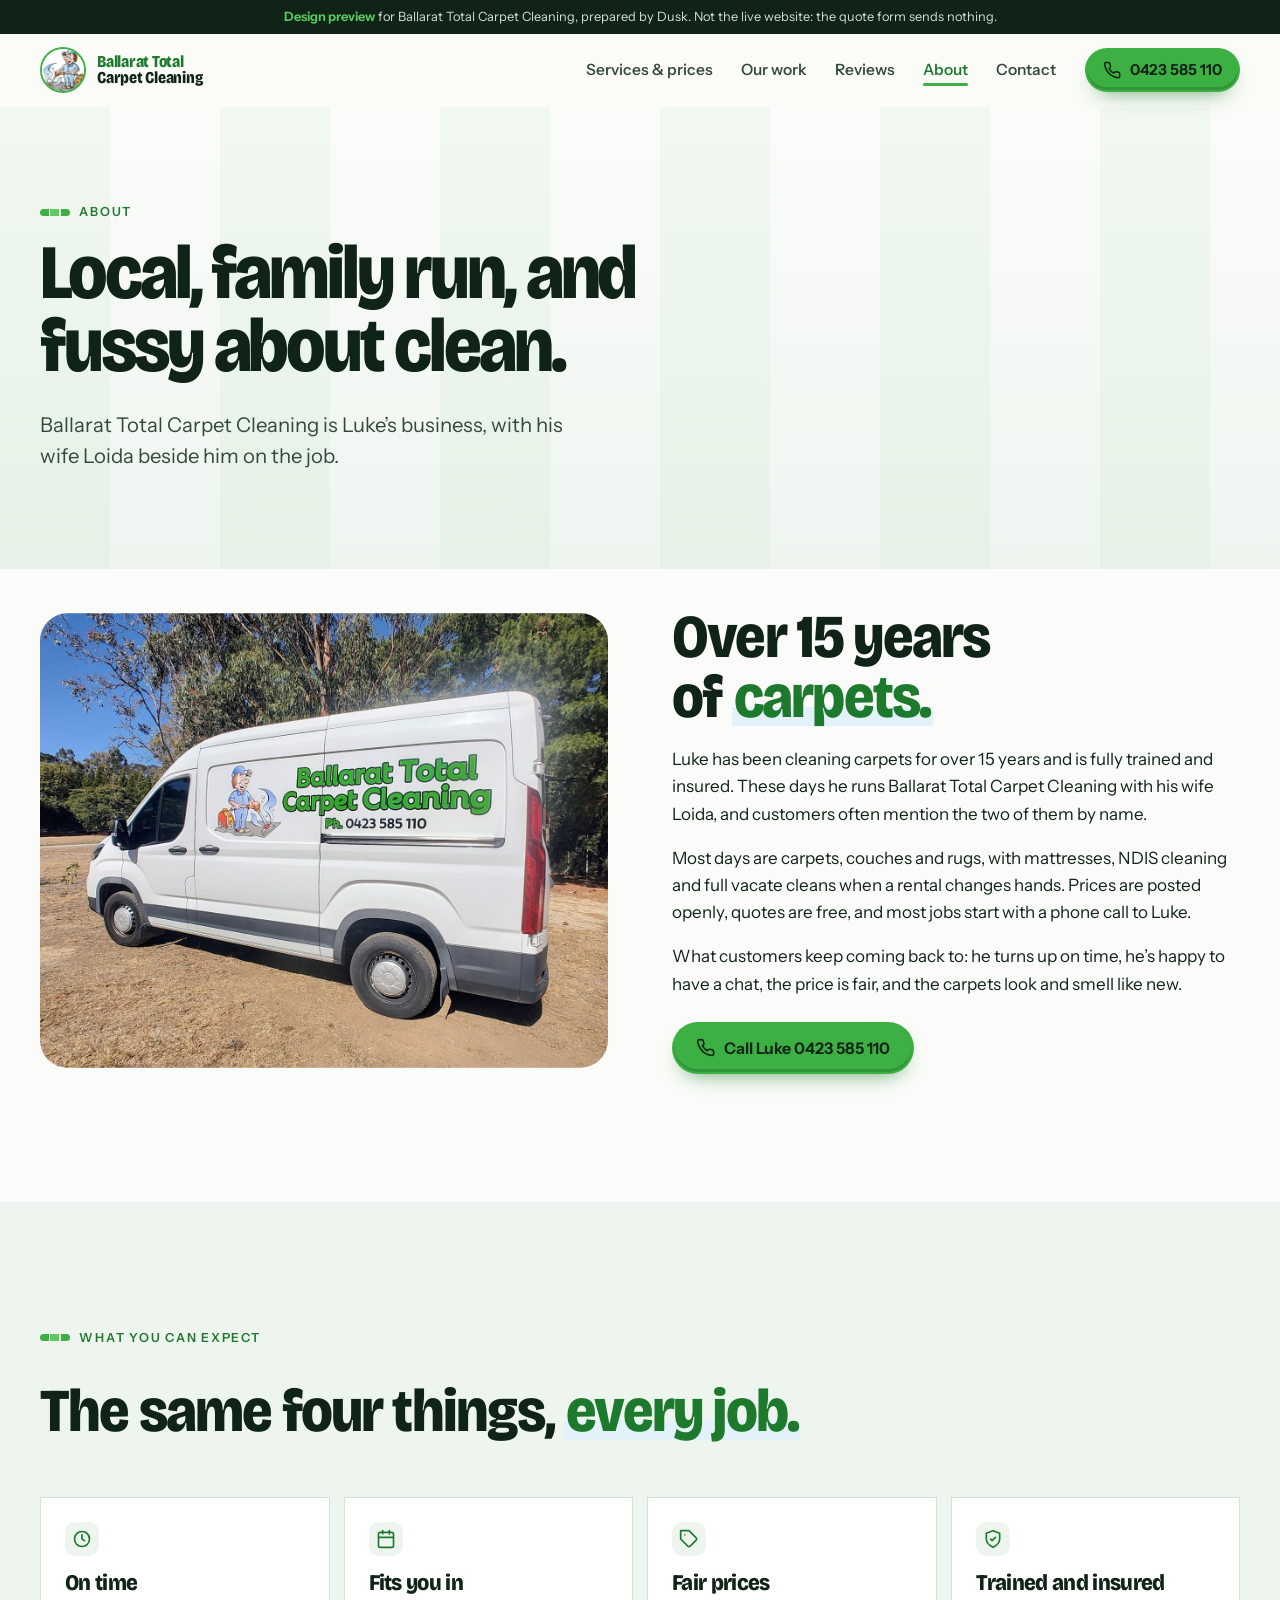
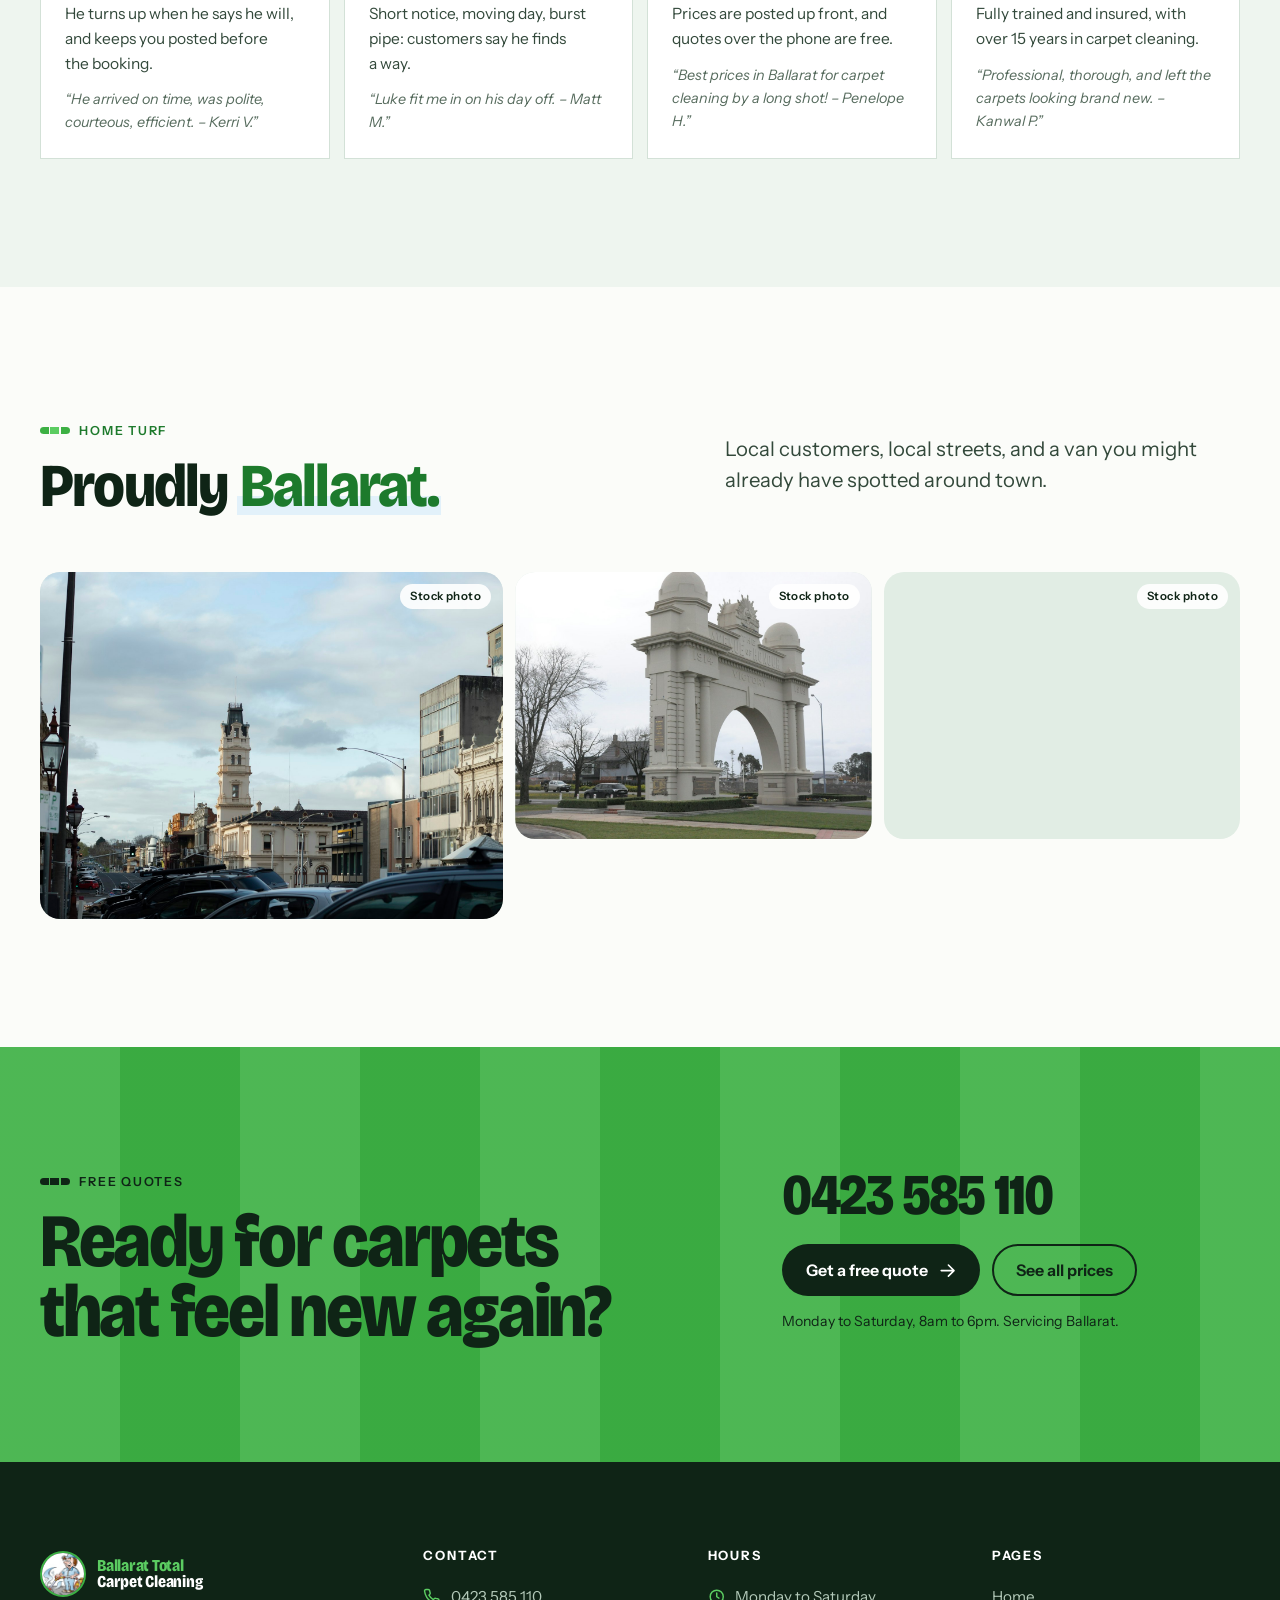
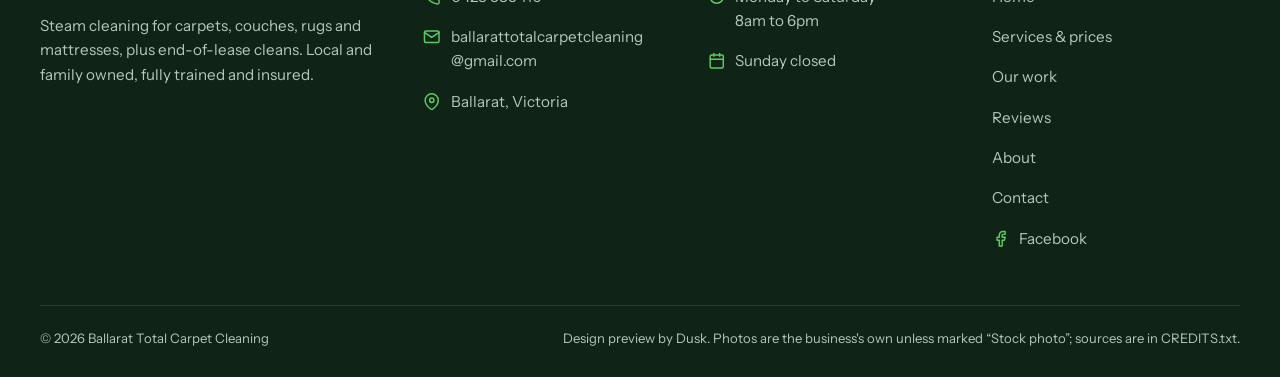
==== commit 8d5e5a9a: "Green hero with the van faint behind it (version 2) Front page top section: green gradient backgroun" ====
--- a/about.html
+++ b/about.html
@@ -13,17 +13,17 @@
 <link rel="preconnect" href="https://fonts.googleapis.com">
 <link rel="preconnect" href="https://fonts.gstatic.com" crossorigin>
 <link href="https://fonts.googleapis.com/css2?family=Bricolage+Grotesque:opsz,wdth,wght@12..96,75..100,400..800&amp;family=Instrument+Sans:wdth,wght@75..100,400..700&amp;display=swap" rel="stylesheet">
-<link rel="stylesheet" href="assets/css/site.css?v=1">
+<link rel="stylesheet" href="assets/css/site.css?v=2">
 <script>
 (function(){var r=document.documentElement;r.classList.add('js');
 try{if(!matchMedia('(prefers-reduced-motion: reduce)').matches)r.classList.add('motion')}catch(e){}
 setTimeout(function(){if(!window.__btcc){r.classList.remove('motion')}},4000);
 // if a newer version has been published than the copy this browser kept, load the new one once
-try{var B='1';fetch('version.txt?'+Date.now(),{cache:'no-store'}).then(function(x){return x.ok?x.text():''}).then(function(t){t=(t||'').trim();
+try{var B='2';fetch('version.txt?'+Date.now(),{cache:'no-store'}).then(function(x){return x.ok?x.text():''}).then(function(t){t=(t||'').trim();
 if(/^\d+$/.test(t)&&t!==B&&!new RegExp('[?&]r='+t+'(&|$)').test(location.search)){location.replace(location.pathname+'?r='+t+location.hash)}}).catch(function(){})}catch(e){}
 })();
 </script>
-<script src="assets/js/site.js?v=1" defer></script>
+<script src="assets/js/site.js?v=2" defer></script>
 </head>
 <body class="page-about">
 <a class="skip" href="#main">Skip to content</a>
--- a/assets/css/site.css
+++ b/assets/css/site.css
@@ -160,6 +160,25 @@
 .proof{display:flex;flex-wrap:wrap;gap:12px 22px;margin-top:28px;list-style:none;font-size:.95rem;color:var(--ink-soft)}
 .proof li{display:flex;align-items:center;gap:8px}
 .proof .ico{color:var(--green-d)}
+
+/* green hero with the van faint behind it */
+.hero-green{isolation:isolate;color:#fff;background:linear-gradient(110deg,#103a17 0%,#1a5a22 38%,#2a8a33 72%,#3cb043 100%)}
+.hero-green::before{z-index:-1;background:radial-gradient(55% 70% at 82% 30%,rgba(255,255,255,.14),transparent 70%);-webkit-mask-image:none;mask-image:none}
+.hero-bg{position:absolute;inset:0;z-index:-2;overflow:hidden;pointer-events:none}
+.hero-bg img{width:100%;height:100%;object-fit:cover;object-position:32% 52%;opacity:.085;filter:grayscale(1) contrast(1.1) blur(1.5px);mix-blend-mode:luminosity;transform:scale(1.02)}
+.hero-green .h1{color:#fff}
+.hero-green .h1 em{color:#c9f2bf;background:none;padding:0}
+.hero-green .lead{color:rgba(255,255,255,.9)}
+.hero-green .proof{color:rgba(255,255,255,.92)}
+.hero-green .proof .ico{color:#c9f2bf}
+.hero-green .g-badge{border-color:transparent}
+.hero-green .btn-go{background:#fff;color:var(--ink);box-shadow:0 12px 26px -14px rgba(0,0,0,.6)}
+.hero-green .btn-go:hover{background:var(--mist)}
+.hero-green .btn-line{color:#fff;border-color:rgba(255,255,255,.75)}
+.hero-green .btn-line:hover{background:#fff;border-color:#fff;color:var(--ink)}
+.hero-green .hq{color:var(--ink);border-color:transparent;box-shadow:0 30px 60px -28px rgba(0,0,0,.6)}
+.hero-green+.band{border-top-color:#2a8a33}
+@media (max-width:999px){.hero-green{background:linear-gradient(180deg,#103a17 0%,#1a5a22 45%,#2a8a33 100%)}.hero-bg img{object-position:28% 50%}}
 
 /* instant price card */
 .hq{position:relative;width:100%;max-width:520px;margin-inline:auto;border-radius:var(--r-lg);background:#fff;border:1px solid var(--line);box-shadow:var(--shadow);overflow:hidden;overflow:clip;scroll-margin-top:90px}
